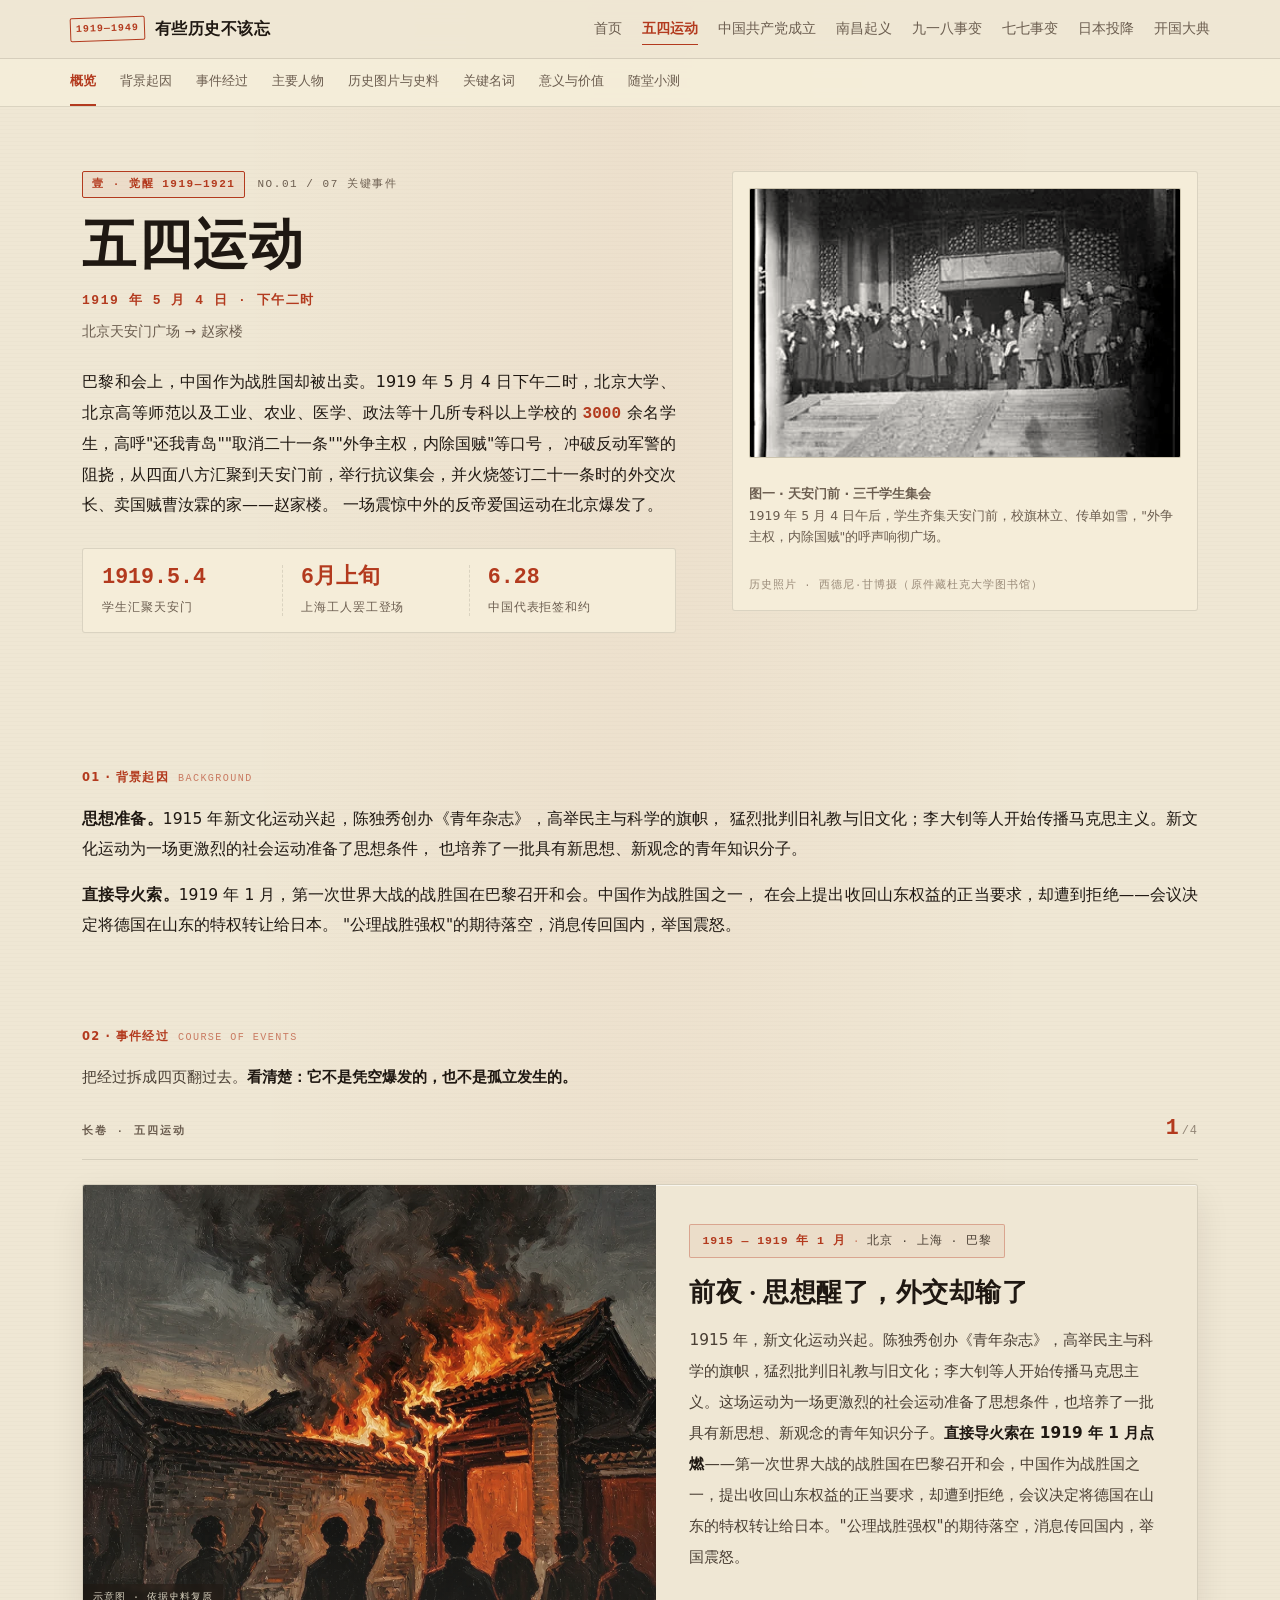
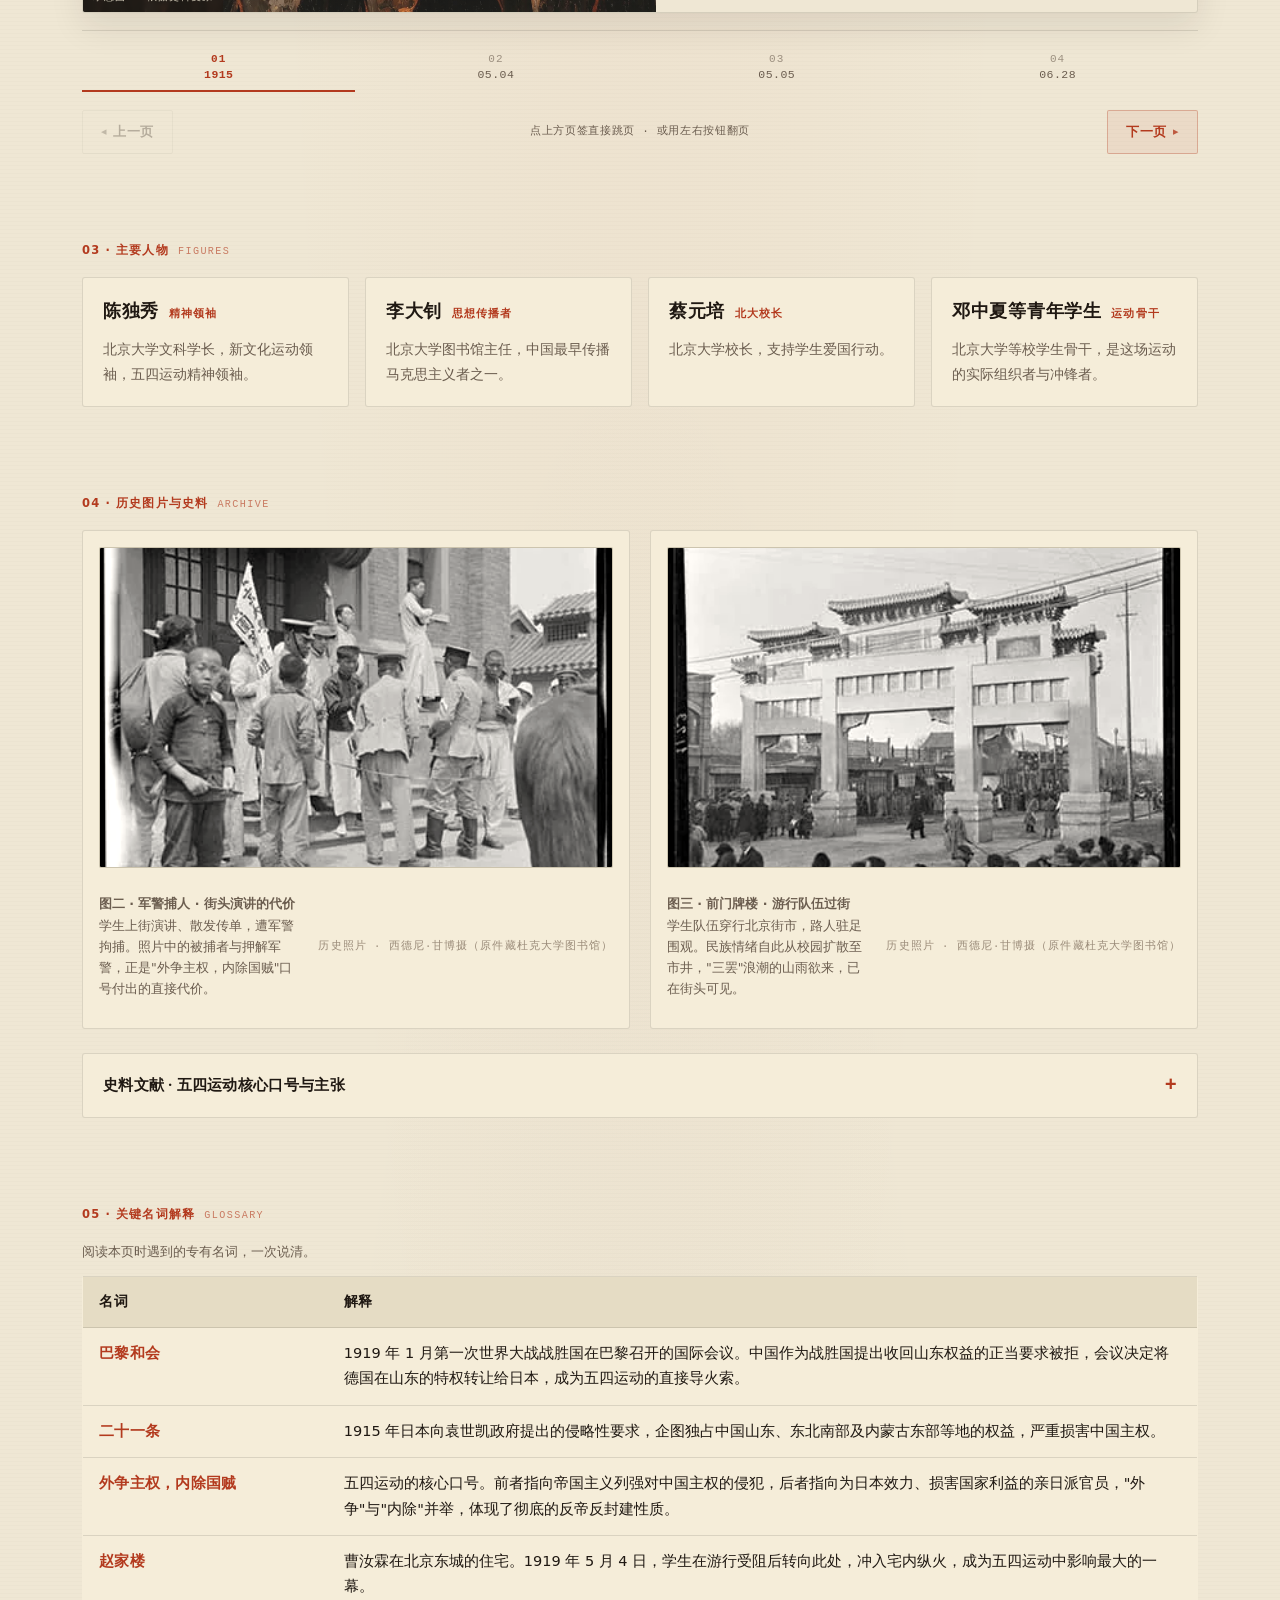
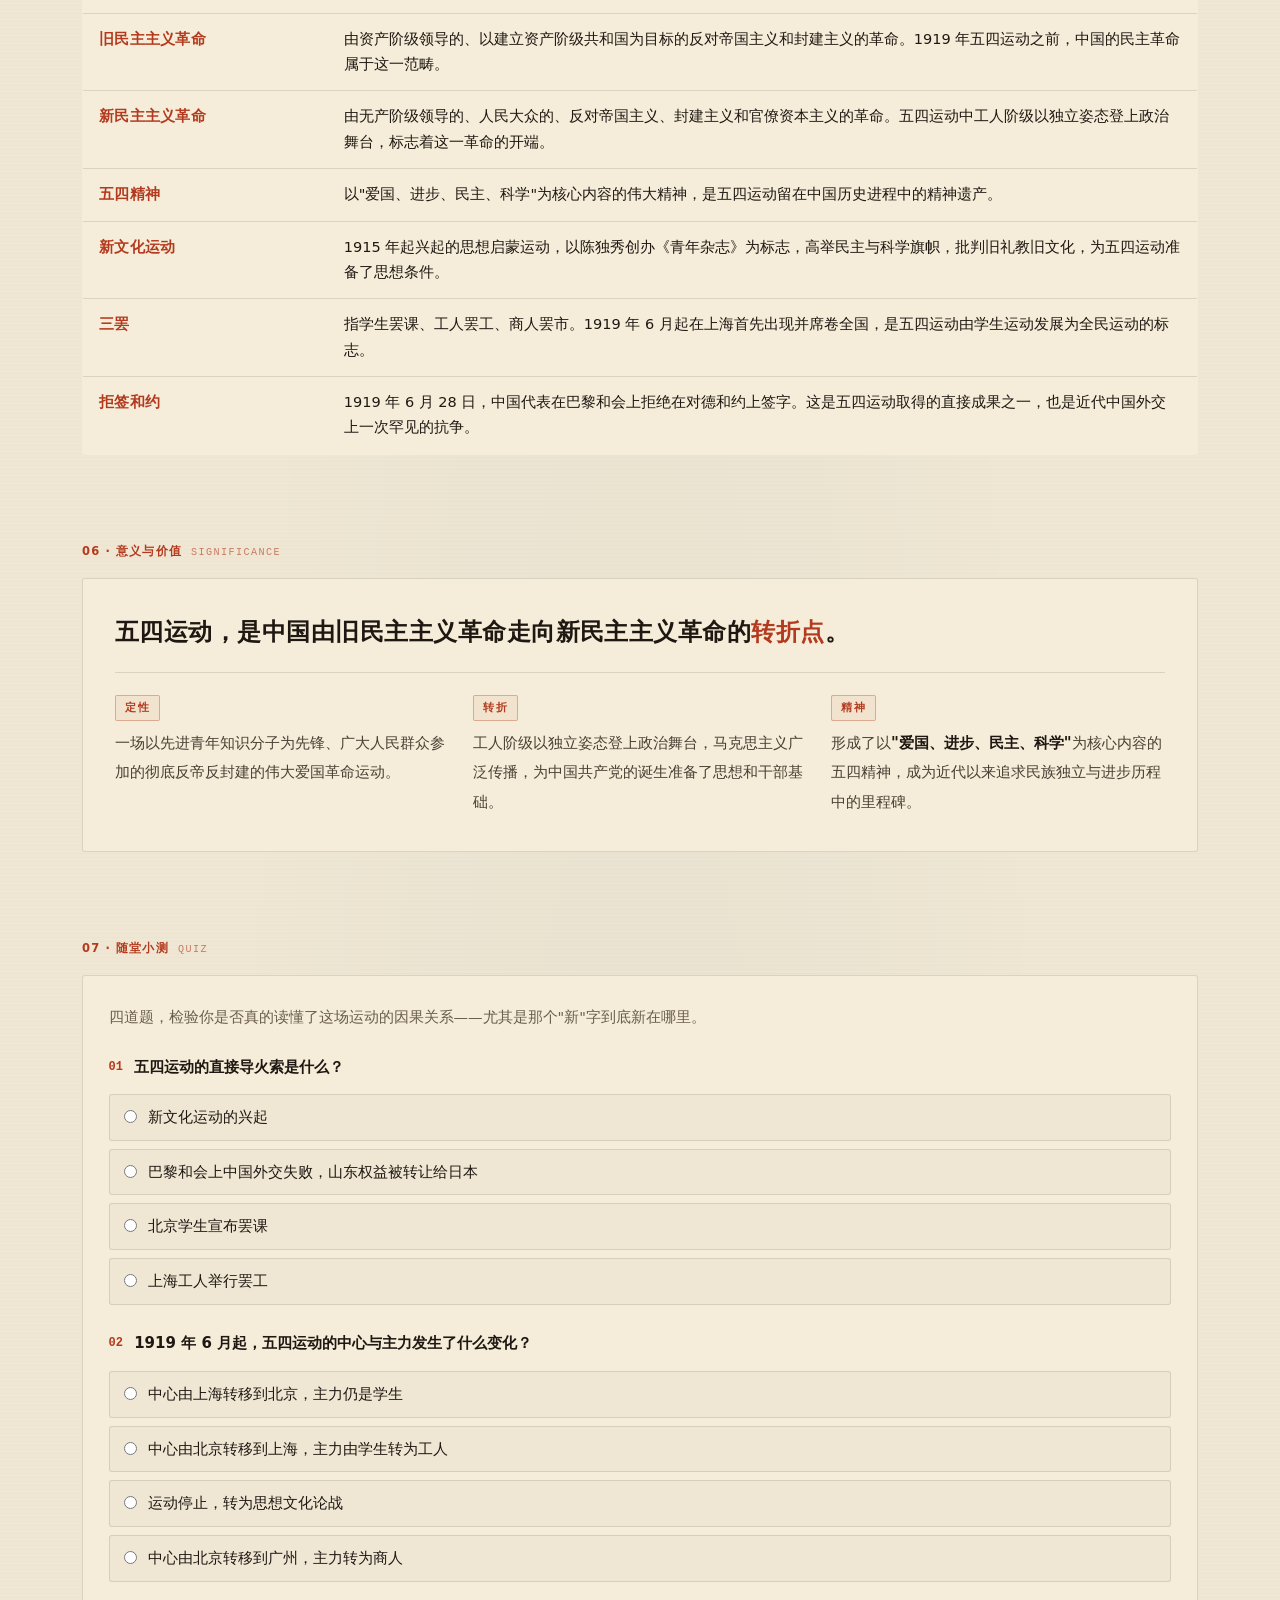
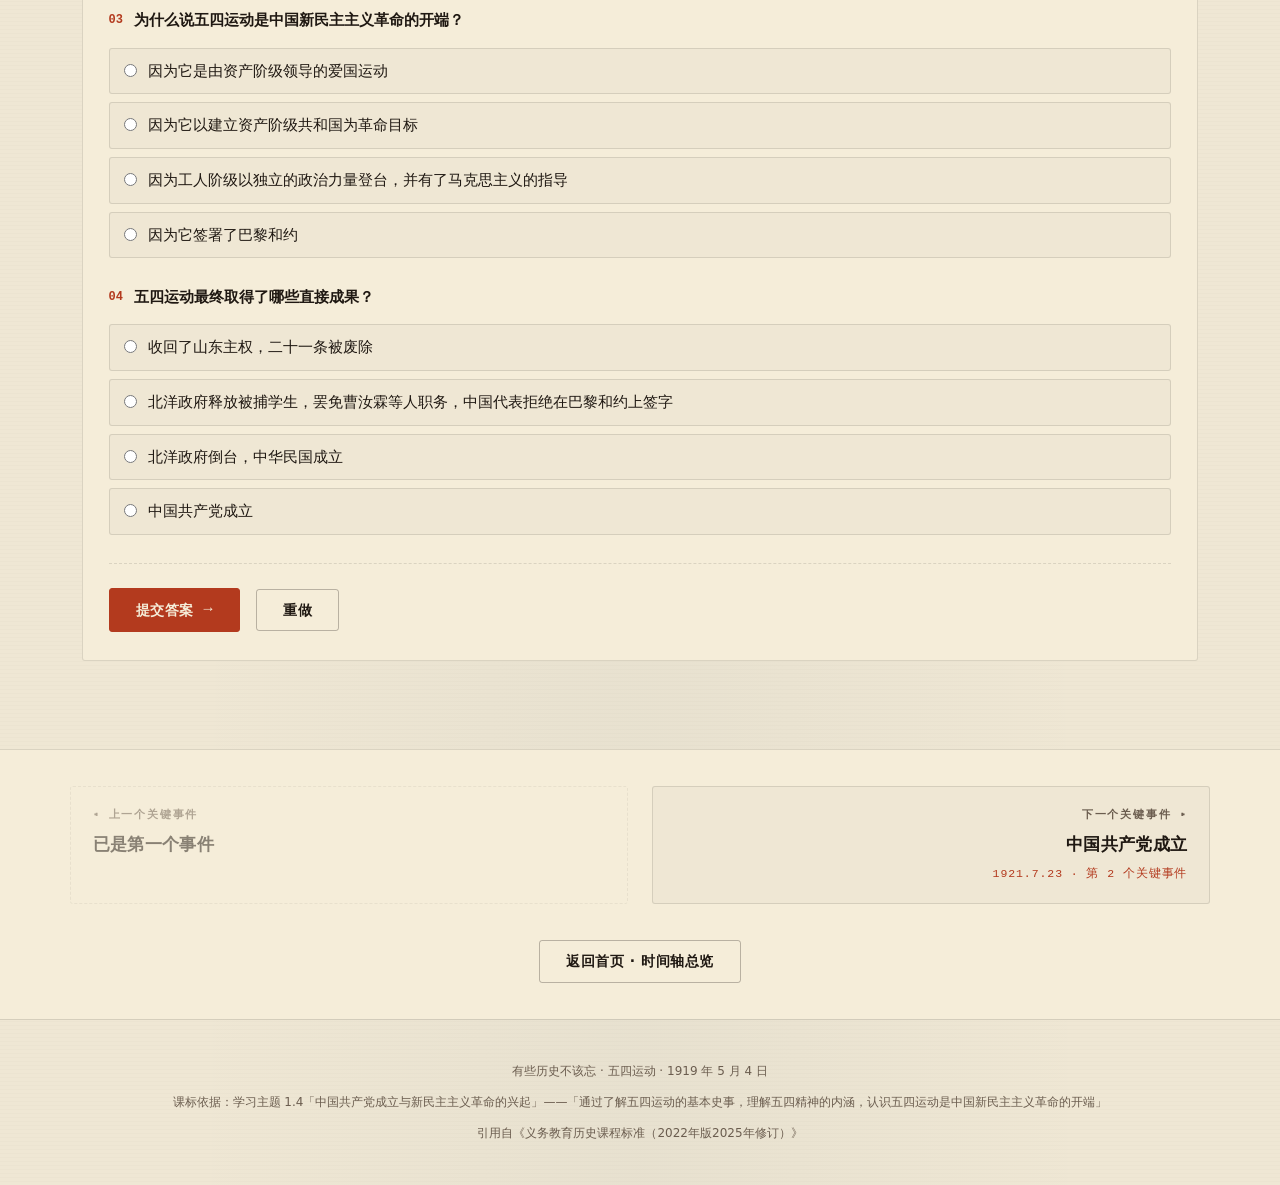
==== events/01-wusi.html @ 7dcd06de "图版换真实历史照片 + 开国大典首屏改版 ① 01—06 页「历史图片与史料」及 hero 图一换真实历史照片    - 新增 18 张 q*.webp，hero 图一 + 图二/图三 全部接入   " ====
<!DOCTYPE html>
<html lang="zh-CN">
<head>
<meta charset="UTF-8" />
<meta name="viewport" content="width=device-width, initial-scale=1" />
<title>五四运动 · 1919年5月4日 ｜ 有些历史不该忘</title>
<meta name="description" content="五四运动完整史实：时间地点、背景起因、事件经过、主要人物、史料、历史意义与关键名词解释。" />
<meta name="theme-color" content="#EFE7D4" />

<link rel="icon" href="data:image/svg+xml,%3Csvg xmlns='http://www.w3.org/2000/svg' viewBox='0 0 64 64'%3E%3Crect width='64' height='64' fill='%23EFE7D4'/%3E%3Crect x='6' y='6' width='52' height='52' fill='none' stroke='%23B33A1E' stroke-width='4'/%3E%3Ctext x='32' y='45' font-family='Songti SC,SimSun,serif' font-size='40' font-weight='700' fill='%23B33A1E' text-anchor='middle'%3E%E5%8F%B2%3C/text%3E%3C/svg%3E" />
<link rel="stylesheet" href="../assets/css/base.css" />
<link rel="stylesheet" href="../assets/css/design.css" />
<link rel="stylesheet" href="../assets/css/flipbook.css" />
<link rel="stylesheet" href="../assets/css/mobile.css" />
</head>
<body data-event="wusi">

<header id="site-nav"></header>

<!-- 页内章节锚点 -->
<nav class="page-sections" aria-label="本页章节">
  <div class="page-sections__inner">
    <a href="#sec-overview">概览</a>
    <a href="#sec-origin">背景起因</a>
    <a href="#sec-course">事件经过</a>
    <a href="#sec-people">主要人物</a>
    <a href="#sec-plates">历史图片与史料</a>
    <a href="#sec-glossary">关键名词</a>
    <a href="#sec-meaning">意义与价值</a>
    <a href="#sec-quiz">随堂小测</a>
  </div>
</nav>

<main id="main-content">

  <!-- ======================================================================
       事件头
       ==================================================================== -->
  <header class="event-hero" id="sec-overview">
    <div class="event-hero__grid">
      <div>
        <div class="event-hero__stage">
          <span class="stage-chip stage-chip--wake">壹 · 觉醒 1919—1921</span>
          <span class="event-hero__order">NO.01 / 07 关键事件</span>
        </div>

        <h1 class="event-hero__title">五四运动</h1>
        <div class="event-hero__dateline">1919 年 5 月 4 日 · 下午二时</div>
        <div class="event-hero__place">北京天安门广场 → 赵家楼</div>

        <p class="event-hero__lead">
          巴黎和会上，中国作为战胜国却被出卖。1919 年 5 月 4 日下午二时，北京大学、北京高等师范以及工业、农业、医学、政法等十几所专科以上学校的
          <span class="accent-num">3000</span> 余名学生，高呼"还我青岛""取消二十一条""外争主权，内除国贼"等口号，
          冲破反动军警的阻挠，从四面八方汇聚到天安门前，举行抗议集会，并火烧签订二十一条时的外交次长、卖国贼曹汝霖的家——赵家楼。
          一场震惊中外的反帝爱国运动在北京爆发了。
        </p>

        <div class="kpi-row">
          <div class="kpi-cell">
            <span class="kpi">1919.5.4</span>
            <span class="kpi-label">学生汇聚天安门</span>
          </div>
          <div class="kpi-cell">
            <span class="kpi">6月上旬</span>
            <span class="kpi-label">上海工人罢工登场</span>
          </div>
          <div class="kpi-cell">
            <span class="kpi">6.28</span>
            <span class="kpi-label">中国代表拒签和约</span>
          </div>
        </div>
      </div>

      <div>
        <div class="plate">
          <div class="plate__frame">
            <!-- 史料图一：天安门集会（内联 SVG 版画，离线可用） -->
            <img class="plate__photo" src="../assets/img/q01-wusi-fig1.webp"
                 alt="1919年6月4日，北京学生集会人群（西德尼·甘博实拍）"
                 loading="lazy" decoding="async" />
          </div>
          <div class="plate__meta">
            <p class="plate__caption">
              <strong>图一 · 天安门前 · 三千学生集会</strong><br />
              1919 年 5 月 4 日午后，学生齐集天安门前，校旗林立、传单如雪，"外争主权，内除国贼"的呼声响彻广场。
            </p>
            <span class="plate__source">历史照片 · 西德尼·甘博摄（原件藏杜克大学图书馆）</span>
          </div>
        </div>
      </div>
    </div>
  </header>

  <!-- ======================================================================
       背景起因
       ==================================================================== -->
  <section class="section-shell" id="sec-origin">
    <div class="block">
      <div class="block__head">
        <h2 class="block__label">01 · 背景起因 <em>Background</em></h2>
      </div>
      <div class="block__body">
        <p>
          <strong>思想准备。</strong>1915 年新文化运动兴起，陈独秀创办《青年杂志》，高举民主与科学的旗帜，
          猛烈批判旧礼教与旧文化；李大钊等人开始传播马克思主义。新文化运动为一场更激烈的社会运动准备了思想条件，
          也培养了一批具有新思想、新观念的青年知识分子。
        </p>
        <p>
          <strong>直接导火索。</strong>1919 年 1 月，第一次世界大战的战胜国在巴黎召开和会。中国作为战胜国之一，
          在会上提出收回山东权益的正当要求，却遭到拒绝——会议决定将德国在山东的特权转让给日本。
          "公理战胜强权"的期待落空，消息传回国内，举国震怒。
        </p>
      </div>
    </div>
  </section>

  <!-- ======================================================================
       事件经过（翻书动效：一页一个时间节点）
       ==================================================================== -->
  <section class="section-shell" id="sec-course" style="padding-top:0;">
    <div class="block">
      <div class="block__head">
        <h2 class="block__label">02 · 事件经过 <em>Course of Events</em></h2>
      </div>
      <div class="flipbook" data-flipbook="wusi"></div>
    </div>
  </section>

  <!-- ======================================================================
       主要人物
       ==================================================================== -->
  <section class="section-shell" id="sec-people" style="padding-top:0;">
    <div class="block">
      <div class="block__head">
        <h2 class="block__label">03 · 主要人物 <em>Figures</em></h2>
      </div>

      <div class="person-grid">
        <div class="person-card">
          <div class="person-card__name">陈独秀<span class="person-card__role">精神领袖</span></div>
          <p class="person-card__desc">北京大学文科学长，新文化运动领袖，五四运动精神领袖。</p>
        </div>
        <div class="person-card">
          <div class="person-card__name">李大钊<span class="person-card__role">思想传播者</span></div>
          <p class="person-card__desc">北京大学图书馆主任，中国最早传播马克思主义者之一。</p>
        </div>
        <div class="person-card">
          <div class="person-card__name">蔡元培<span class="person-card__role">北大校长</span></div>
          <p class="person-card__desc">北京大学校长，支持学生爱国行动。</p>
        </div>
        <div class="person-card">
          <div class="person-card__name">邓中夏等青年学生<span class="person-card__role">运动骨干</span></div>
          <p class="person-card__desc">北京大学等校学生骨干，是这场运动的实际组织者与冲锋者。</p>
        </div>
      </div>
    </div>
  </section>

  <!-- ======================================================================
       历史图片与史料
       ==================================================================== -->
  <section class="section-shell" id="sec-plates" style="padding-top:0;">
    <div class="block">
      <div class="block__head">
        <h2 class="block__label">04 · 历史图片与史料 <em>Archive</em></h2>
      </div>

      <div class="plate-grid">
        <!-- 图二：军警拘捕 · 甘博实拍 -->
        <div class="plate">
          <div class="plate__frame">
            <img class="plate__photo" src="../assets/img/q01-wusi-fig2.webp"
                 alt="1919年6月4日，军警逮捕上街演讲的学生（西德尼·甘博实拍）"
                 loading="lazy" decoding="async" />
          </div>
          <div class="plate__meta">
            <p class="plate__caption">
              <strong>图二 · 军警捕人 · 街头演讲的代价</strong><br />
              学生上街演讲、散发传单，遭军警拘捕。照片中的被捕者与押解军警，正是"外争主权，内除国贼"口号付出的直接代价。
            </p>
            <span class="plate__source">历史照片 · 西德尼·甘博摄（原件藏杜克大学图书馆）</span>
          </div>
        </div>

        <!-- 图三：游行过街 · 甘博实拍 -->
        <div class="plate">
          <div class="plate__frame">
            <img class="plate__photo" src="../assets/img/q01-wusi-fig3.webp"
                 alt="1919年6月4日，北京街头学生当众演讲（西德尼·甘博实拍）"
                 loading="lazy" decoding="async" />
          </div>
          <div class="plate__meta">
            <p class="plate__caption">
              <strong>图三 · 前门牌楼 · 游行队伍过街</strong><br />
              学生队伍穿行北京街市，路人驻足围观。民族情绪自此从校园扩散至市井，"三罢"浪潮的山雨欲来，已在街头可见。
            </p>
            <span class="plate__source">历史照片 · 西德尼·甘博摄（原件藏杜克大学图书馆）</span>
          </div>
        </div>
      </div>

      <!-- 史料文献 -->
      <div class="info-card" style="margin-top:1.5rem;">
        <details>
          <summary>史料文献 · 五四运动核心口号与主张</summary>
          <div class="info-body">
            <div class="info-item">
              <div class="info-label">核心口号</div>
              <div class="info-value">外争主权，内除国贼</div>
            </div>
            <div class="info-item">
              <div class="info-label">具体要求</div>
              <div class="info-value">还我青岛 · 取消"二十一条"</div>
            </div>
            <div class="info-item">
              <div class="info-label">斗争对象</div>
              <div class="info-value">帝国主义列强 · 亲日派卖国官员</div>
            </div>
            <div class="info-item">
              <div class="info-label">参与学校</div>
              <div class="info-value">北大、北京高师等十几所专科以上学校</div>
            </div>
            <div class="info-item">
              <div class="info-label">运动中心</div>
              <div class="info-value">北京（5月）→ 上海（6月）</div>
            </div>
            <div class="info-item">
              <div class="info-label">运动主力</div>
              <div class="info-value">学生（5月）→ 工人（6月）</div>
            </div>
          </div>
        </details>
      </div>
    </div>
  </section>

  <!-- ======================================================================
       关键名词解释
       ==================================================================== -->
  <section class="section-shell" id="sec-glossary" style="padding-top:0;">
    <div class="block">
      <div class="block__head">
        <h2 class="block__label">05 · 关键名词解释 <em>Glossary</em></h2>
      </div>

      <table class="glossary-table">
        <caption>阅读本页时遇到的专有名词，一次说清。</caption>
        <thead>
          <tr>
            <th scope="col">名词</th>
            <th scope="col">解释</th>
          </tr>
        </thead>
        <tbody>
          <tr>
            <td class="term">巴黎和会</td>
            <td>1919 年 1 月第一次世界大战战胜国在巴黎召开的国际会议。中国作为战胜国提出收回山东权益的正当要求被拒，会议决定将德国在山东的特权转让给日本，成为五四运动的直接导火索。</td>
          </tr>
          <tr>
            <td class="term">二十一条</td>
            <td>1915 年日本向袁世凯政府提出的侵略性要求，企图独占中国山东、东北南部及内蒙古东部等地的权益，严重损害中国主权。</td>
          </tr>
          <tr>
            <td class="term">外争主权，内除国贼</td>
            <td>五四运动的核心口号。前者指向帝国主义列强对中国主权的侵犯，后者指向为日本效力、损害国家利益的亲日派官员，"外争"与"内除"并举，体现了彻底的反帝反封建性质。</td>
          </tr>
          <tr>
            <td class="term">赵家楼</td>
            <td>曹汝霖在北京东城的住宅。1919 年 5 月 4 日，学生在游行受阻后转向此处，冲入宅内纵火，成为五四运动中影响最大的一幕。</td>
          </tr>
          <tr>
            <td class="term">旧民主主义革命</td>
            <td>由资产阶级领导的、以建立资产阶级共和国为目标的反对帝国主义和封建主义的革命。1919 年五四运动之前，中国的民主革命属于这一范畴。</td>
          </tr>
          <tr>
            <td class="term">新民主主义革命</td>
            <td>由无产阶级领导的、人民大众的、反对帝国主义、封建主义和官僚资本主义的革命。五四运动中工人阶级以独立姿态登上政治舞台，标志着这一革命的开端。</td>
          </tr>
          <tr>
            <td class="term">五四精神</td>
            <td>以"爱国、进步、民主、科学"为核心内容的伟大精神，是五四运动留在中国历史进程中的精神遗产。</td>
          </tr>
          <tr>
            <td class="term">新文化运动</td>
            <td>1915 年起兴起的思想启蒙运动，以陈独秀创办《青年杂志》为标志，高举民主与科学旗帜，批判旧礼教旧文化，为五四运动准备了思想条件。</td>
          </tr>
          <tr>
            <td class="term">三罢</td>
            <td>指学生罢课、工人罢工、商人罢市。1919 年 6 月起在上海首先出现并席卷全国，是五四运动由学生运动发展为全民运动的标志。</td>
          </tr>
          <tr>
            <td class="term">拒签和约</td>
            <td>1919 年 6 月 28 日，中国代表在巴黎和会上拒绝在对德和约上签字。这是五四运动取得的直接成果之一，也是近代中国外交上一次罕见的抗争。</td>
          </tr>
        </tbody>
      </table>
    </div>
  </section>

  <!-- ======================================================================
       意义与价值（精炼版：一句话定性 + 三条要义）
       ==================================================================== -->
  <section class="section-shell" id="sec-meaning" style="padding-top:0;">
    <div class="block">
      <div class="block__head">
        <h2 class="block__label">06 · 意义与价值 <em>Significance</em></h2>
      </div>

      <div class="essence">
        <p class="essence__claim">
          五四运动，是中国由旧民主主义革命走向新民主主义革命的<strong>转折点</strong>。
        </p>

        <div class="essence__points">
          <div class="essence__point">
            <span class="essence__tag">定性</span>
            <p class="essence__text">
              一场以先进青年知识分子为先锋、广大人民群众参加的彻底反帝反封建的伟大爱国革命运动。
            </p>
          </div>
          <div class="essence__point">
            <span class="essence__tag">转折</span>
            <p class="essence__text">
              工人阶级以独立姿态登上政治舞台，马克思主义广泛传播，为中国共产党的诞生准备了思想和干部基础。
            </p>
          </div>
          <div class="essence__point">
            <span class="essence__tag">精神</span>
            <p class="essence__text">
              形成了以<strong>"爱国、进步、民主、科学"</strong>为核心内容的五四精神，成为近代以来追求民族独立与进步历程中的里程碑。
            </p>
          </div>
        </div>
      </div>
    </div>
  </section>

  <!-- ======================================================================
       随堂小测
       ==================================================================== -->
  <section class="section-shell" id="sec-quiz" style="padding-top:0;">
    <div class="block">
      <div class="block__head">
        <h2 class="block__label">07 · 随堂小测 <em>Quiz</em></h2>
      </div>
      <div class="quiz" data-quiz="wusi"></div>
    </div>
  </section>

</main>

<!-- 上一个 / 下一个关键事件 -->
<nav id="event-pager" aria-label="关键事件切换"></nav>

<footer class="site-footer">
  <p style="margin:0;">有些历史不该忘 · 五四运动 · 1919 年 5 月 4 日</p>
  <p style="margin:.5rem 0 0;">
    课标依据：学习主题 1.4「中国共产党成立与新民主主义革命的兴起」——「通过了解五四运动的基本史事，理解五四精神的内涵，认识五四运动是中国新民主主义革命的开端」
  </p>
  <p style="margin:.5rem 0 0;">引用自《义务教育历史课程标准（2022年版2025年修订）》</p>
</footer>

<script src="../assets/js/data.js"></script>
<script src="../assets/js/sound.js"></script>
<script src="../assets/js/site.js"></script>
<script src="../assets/js/flipbook.js"></script>
<script src="../assets/js/interact.js"></script>
<script src="../assets/js/event-data-wusi.js"></script>
</body>
</html>
---- assets/css/base.css ----
/* ============================================================================
   1919—1949 · 有些历史不该忘
   设计系统 · base.css —— 民国报刊视觉语汇
   ---------------------------------------------------------------------------
   设计令牌（单一真相源）：
     · 纸色 / 墨色 / 朱砂 三色体系，取自民国书刊印刷品
     · 三阶段各有一套强调色（觉醒=赭红 / 战斗=靛青 / 建国=朱金）
     · 字体层级：display(宋体系) → sans(黑体) → mono(等宽，用于日期编号)
   规则：所有页面只引用本文件 + theme-*.css 中的变量，不重复定义色值。
   ========================================================================= */

:root {
  /* ---- 纸张与墨色 ---- */
  --paper:        #EFE7D4;
  --paper-soft:   #F5EDD9;
  --paper-deep:   #E5DCC4;
  --ink:          #1F1812;
  --ink-muted:    #6B5D4F;
  --ink-faint:    #9A8B79;
  /* 次级正文色：比 ink-muted 深、比 ink 浅，用于长段落正文 */
  --ink-soft:     #4A3F34;
  --line:         rgba(31, 24, 18, 0.12);
  --line-strong:  rgba(31, 24, 18, 0.28);

  /* ---- 主色（朱砂）与辅助 ---- */
  --primary:      #B33A1E;
  --primary-deep: #8B1A0E;
  --accent:       #2C4A5E;
  --success:      #5C7C4F;
  --warning:      #C77A2A;

  /* ---- 三阶段强调色（各事件页按阶段声明覆盖） ---- */
  --stage-wake:   #B33A1E;   /* 觉醒 1919—1921 */
  --stage-fight:  #2C4A5E;   /* 战斗 1927—1937 */
  --stage-found:  #A81C13;   /* 建国 1945—1949 */

  /* ---- 阴影 ---- */
  --shadow-paper: 0 30px 60px -22px rgba(31, 24, 18, 0.32);
  --shadow-soft:  0 12px 28px -14px rgba(31, 24, 18, 0.28);

  /* ---- 字体 ---- */
  --font-display: "Songti SC", "SimSun", "Noto Serif SC", "Source Han Serif SC", "Georgia", serif;
  --font-sans:    "PingFang SC", "Microsoft YaHei", "Hiragino Sans GB", "Noto Sans SC", system-ui, sans-serif;
  --font-mono:    "JetBrains Mono", "Consolas", "SFMono-Regular", "Courier New", monospace;

  /* ---- 版心 ---- */
  --shell-max: 1180px;
  --shell-pad: 1.25rem;
}

* { box-sizing: border-box; }

html {
  scroll-behavior: smooth;
  -webkit-text-size-adjust: 100%;
}

body {
  margin: 0;
  padding: 0;
  background-color: var(--paper);
  /* 纸纹：极淡的横向纤维 + 上下两处晕染，模拟旧纸 */
  background-image:
    radial-gradient(ellipse at 50% 0%, rgba(179, 58, 30, 0.045) 0%, transparent 45%),
    radial-gradient(ellipse at 50% 100%, rgba(44, 74, 94, 0.04) 0%, transparent 50%),
    repeating-linear-gradient(0deg, transparent, transparent 3px,
      rgba(31, 24, 18, 0.016) 3px, rgba(31, 24, 18, 0.016) 4px);
  color: var(--ink);
  font-family: var(--font-sans);
  font-size: 16px;
  line-height: 1.75;
  overflow-x: hidden;
}

::selection { background: var(--primary); color: var(--paper-soft); }

a { color: inherit; }

img { max-width: 100%; display: block; }

/* 无障碍：统一焦点样式 */
:focus-visible {
  outline: 2px solid var(--primary);
  outline-offset: 3px;
  border-radius: 2px;
}

[hidden] { display: none !important; }

/* ============================================================================
   1. 版心与栅格
   ========================================================================= */

.shell {
  max-width: var(--shell-max);
  margin: 0 auto;
  padding: 0 var(--shell-pad);
  box-sizing: border-box;
}

.section-shell {
  padding: 4rem var(--shell-pad);
  max-width: var(--shell-max);
  margin: 0 auto;
  box-sizing: border-box;
}
@media (min-width: 768px) { .section-shell { padding: 5.5rem 2rem; } }

/* ============================================================================
   2. 标题体系
   ========================================================================= */

.section-header { margin-bottom: 2.5rem; }

.section-tag {
  font-family: var(--font-mono);
  font-size: 12px;
  font-weight: 600;
  letter-spacing: 0.18em;
  color: var(--primary);
  text-transform: uppercase;
  margin-bottom: 0.85rem;
  display: inline-block;
}

.section-title {
  font-family: var(--font-display);
  font-size: clamp(1.7rem, 4vw, 2.6rem);
  font-weight: 700;
  line-height: 1.2;
  letter-spacing: 0.01em;
  color: var(--ink);
  margin: 0;
}

.section-subtitle {
  color: var(--ink-muted);
  margin: 0.85rem 0 0;
  line-height: 1.8;
  font-size: 15px;
}

/* 卷首式大字标题（民国报刊刊名感） */
.archive-title {
  font-family: var(--font-display);
  font-weight: 700;
  line-height: 1.08;
  letter-spacing: 0.04em;
  font-size: clamp(2rem, 5.2vw, 3.6rem);
  margin: 0;
}

.archive-meta {
  font-family: var(--font-mono);
  font-size: 12px;
  letter-spacing: 0.18em;
  color: var(--ink-muted);
  text-transform: uppercase;
}

/* 朱砂细线：语义为"分隔/章首"，不做纯装饰竖条 */
.rule-red { width: 64px; height: 2px; background: var(--primary); margin: 1.5rem 0; }

/* ============================================================================
   3. 组件外壳
   ========================================================================= */

.panel {
  background: var(--paper-soft);
  border: 1px solid var(--line);
  border-radius: 3px;
  padding: 1.5rem;
}

.card {
  background: var(--paper-soft);
  border: 1px solid var(--line);
  border-radius: 3px;
  padding: 1.25rem;
  min-width: 0;
  transition: border-color 0.2s;
}
.card:hover { border-color: rgba(179, 58, 30, 0.4); }

/* ---- 朱砂印章 ---- */
.seal {
  display: inline-block;
  border: 1.5px solid var(--primary);
  color: var(--primary);
  padding: 4px 10px;
  font-family: var(--font-display);
  font-weight: 700;
  letter-spacing: 0.2em;
  font-size: 11px;
  background: rgba(179, 58, 30, 0.05);
  border-radius: 2px;
  transform: rotate(-2deg);
}

/* ---- 数字/日期强调 ---- */
.accent-num {
  font-family: var(--font-mono);
  color: var(--primary);
  font-weight: 700;
}

/* ---- 术语悬浮解释（关键名词） ---- */
abbr.term-gloss {
  text-decoration: none;
  border-bottom: 1px dotted var(--ink-muted);
  cursor: help;
  color: inherit;
}
abbr.term-gloss:hover {
  border-bottom-color: var(--primary);
  color: var(--primary);
}

/* ============================================================================
   4. 按钮
   ========================================================================= */

.btn-primary,
.btn-ghost {
  display: inline-flex;
  align-items: center;
  justify-content: center;
  gap: 0.6rem;
  font-family: var(--font-sans);
  font-size: 14px;
  font-weight: 600;
  letter-spacing: 0.04em;
  padding: 12px 26px;
  border-radius: 3px;
  cursor: pointer;
  text-decoration: none;
  transition: background-color .2s, border-color .2s, color .2s, transform .2s;
  text-align: center;
  line-height: 1.2;
}

.btn-primary {
  background: var(--primary);
  color: var(--paper-soft);
  border: 1px solid var(--primary);
}
.btn-primary:hover { background: var(--primary-deep); border-color: var(--primary-deep); }

.btn-ghost {
  background: transparent;
  color: var(--ink);
  border: 1px solid var(--line-strong);
}
.btn-ghost:hover { border-color: var(--primary); color: var(--primary); }

.btn-primary:disabled,
.btn-ghost:disabled {
  opacity: 0.35;
  cursor: not-allowed;
  transform: none !important;
}

.btn-arrow { font-family: var(--font-mono); font-size: 15px; }

/* ============================================================================
   5. 关键信息卡（可展开）
   ========================================================================= */

.info-card {
  background: var(--paper-soft);
  border: 1px solid var(--line);
  border-radius: 3px;
  margin-top: 1.25rem;
  overflow: hidden;
}
.info-card[open] { border-color: var(--primary); }

.info-card summary {
  padding: 14px 20px;
  cursor: pointer;
  list-style: none;
  display: flex;
  justify-content: space-between;
  align-items: center;
  gap: 1rem;
  font-family: var(--font-display);
  font-weight: 700;
  font-size: 0.95rem;
  letter-spacing: 0.02em;
  user-select: none;
}
.info-card summary::-webkit-details-marker { display: none; }
.info-card summary::after {
  content: '+';
  font-family: var(--font-mono);
  font-size: 20px;
  color: var(--primary);
  transition: transform 0.2s;
  flex: none;
}
.info-card[open] summary::after { transform: rotate(45deg); }

.info-card .info-body {
  padding: 18px 20px 22px;
  display: grid;
  grid-template-columns: repeat(auto-fit, minmax(160px, 1fr));
  gap: 14px;
  border-top: 1px dashed var(--line);
}
.info-item .info-label {
  font-size: 11px;
  color: var(--ink-muted);
  letter-spacing: 0.12em;
  margin-bottom: 5px;
  font-family: var(--font-mono);
}
.info-item .info-value {
  font-size: 14px;
  line-height: 1.6;
  font-weight: 600;
}

/* ============================================================================
   6. 时间线（语义线条：承载「顺序」信息，允许保留）
   ========================================================================= */

.timeline { position: relative; }

.timeline-item {
  position: relative;
  padding-left: 2.25rem;
  padding-bottom: 1.75rem;
}
.timeline-item:last-child { padding-bottom: 0; }

/* 主线：承载顺序语义 */
.timeline-item::before {
  content: '';
  position: absolute;
  left: 6px;
  top: 14px;
  bottom: -4px;
  width: 1px;
  background: var(--line-strong);
}
.timeline-item:last-child::before { display: none; }

/* 节点 */
.timeline-item::after {
  content: '';
  position: absolute;
  left: 0;
  top: 6px;
  width: 13px;
  height: 13px;
  border-radius: 50%;
  background: var(--paper);
  border: 2px solid var(--primary);
}
.timeline-item.is-past::after { background: var(--primary); }
.timeline-item.is-active::after {
  background: var(--primary);
  box-shadow: 0 0 0 4px rgba(179, 58, 30, 0.16);
}

.timeline-date {
  font-family: var(--font-mono);
  font-size: 12px;
  letter-spacing: 0.1em;
  color: var(--primary);
  font-weight: 600;
}
.timeline-title {
  font-family: var(--font-display);
  font-size: 1.02rem;
  font-weight: 700;
  margin: 0.2rem 0 0.35rem;
}
.timeline-desc {
  font-size: 13.5px;
  color: var(--ink-muted);
  line-height: 1.7;
  margin: 0;
}

/* ============================================================================
   7. 折叠面板动画
   ========================================================================= */

.fade-in { animation: fadeIn .45s ease both; }
@keyframes fadeIn {
  from { opacity: 0; transform: translateY(8px); }
  to   { opacity: 1; transform: translateY(0); }
}

@media (prefers-reduced-motion: reduce) {
  *, *::before, *::after {
    animation-duration: 0.01ms !important;
    animation-iteration-count: 1 !important;
    transition-duration: 0.01ms !important;
    scroll-behavior: auto !important;
  }
}

/* ============================================================================
   8. 页脚
   ========================================================================= */

.site-footer {
  border-top: 1px solid var(--line);
  padding: 2.5rem var(--shell-pad);
  text-align: center;
  font-size: 12px;
  color: var(--ink-muted);
  line-height: 1.9;
}
.site-footer a { color: var(--ink-muted); text-decoration: none; }
.site-footer a:hover { color: var(--primary); }

/* ============================================================================
   9. 图片（史料图统一处理）
   ========================================================================= */

.figure-frame {
  position: relative;
  overflow: hidden;
  border-radius: 3px;
  border: 1px solid var(--line);
  background: var(--paper-deep);
}
.figure-frame img {
  width: 100%;
  height: 100%;
  object-fit: cover;
}
.figure-caption {
  font-size: 12px;
  color: var(--ink-muted);
  line-height: 1.7;
  margin-top: 0.6rem;
  padding-left: 0.1rem;
}

/* ============================================================================
   10. 通用工具类
   ========================================================================= */

.mt-0 { margin-top: 0; }
.mb-0 { margin-bottom: 0; }
.text-muted { color: var(--ink-muted); }
.nowrap { white-space: nowrap; }

/* 注：移动端字号预设不在此文件，见 assets/css/mobile.css
   （该文件必须最后加载——base 与 design 里都有 max-width 媒体查询，
     特异性相同时后加载者胜出，故统一由 mobile.css 兜底。） */
---- assets/css/design.css ----
/* ============================================================================
   1919—1949 · 有些历史不该忘
   design.css —— 布局组件：全站导航 / 事件页骨架 / 上下篇切换 / 小测
   ---------------------------------------------------------------------------
   所有事件页共用。首页只引用其中「导航 + 时间轴」部分。
   ========================================================================= */

/* ============================================================================
   A. 全站导航栏
   ========================================================================= */

.site-nav {
  position: sticky;
  top: 0;
  z-index: 50;
  background: color-mix(in srgb, var(--paper) 88%, transparent);
  backdrop-filter: blur(10px);
  -webkit-backdrop-filter: blur(10px);
  border-bottom: 1px solid var(--line);
}

.site-nav__inner {
  max-width: var(--shell-max);
  margin: 0 auto;
  padding: 0 var(--shell-pad);
  height: 58px;
  display: flex;
  align-items: center;
  justify-content: space-between;
  gap: 1rem;
}

.site-nav__brand {
  display: flex;
  align-items: center;
  gap: 0.6rem;
  text-decoration: none;
  font-family: var(--font-display);
  font-weight: 700;
  font-size: 1.02rem;
  letter-spacing: 0.03em;
  white-space: nowrap;
  flex: none;
}
.site-nav__brand .brand-mark {
  font-family: var(--font-mono);
  font-size: 10px;
  letter-spacing: 0.1em;
  color: var(--primary);
  border: 1px solid var(--primary);
  border-radius: 2px;
  padding: 2px 5px;
  transform: rotate(-2deg);
  flex: none;
}

/* 主导航链接条：横向可滚 */
.site-nav__links {
  display: flex;
  align-items: center;
  gap: 1.25rem;
  font-size: 13.5px;
  overflow-x: auto;
  scrollbar-width: none;
  -ms-overflow-style: none;
}
.site-nav__links::-webkit-scrollbar { display: none; }
.site-nav__links a {
  color: var(--ink-muted);
  text-decoration: none;
  white-space: nowrap;
  padding: 4px 0;
  border-bottom: 1px solid transparent;
  transition: color .2s, border-color .2s;
}
.site-nav__links a:hover { color: var(--ink); }
.site-nav__links a.is-current {
  color: var(--primary);
  border-bottom-color: var(--primary);
  font-weight: 600;
}

/* 移动端汉堡按钮 */
.site-nav__toggle {
  display: none;
  background: transparent;
  border: 1px solid var(--line-strong);
  border-radius: 3px;
  width: 38px;
  height: 34px;
  cursor: pointer;
  padding: 0;
  flex: none;
  position: relative;
}
.site-nav__toggle span {
  display: block;
  position: absolute;
  left: 50%;
  transform: translateX(-50%);
  width: 16px;
  height: 1.5px;
  background: var(--ink);
  transition: transform .25s, opacity .25s;
}
.site-nav__toggle span:nth-child(1) { top: 12px; }
.site-nav__toggle span:nth-child(2) { top: 17px; }
.site-nav__toggle span:nth-child(3) { top: 22px; }
.site-nav__toggle[aria-expanded="true"] span:nth-child(1) { transform: translateX(-50%) translateY(5px) rotate(45deg); }
.site-nav__toggle[aria-expanded="true"] span:nth-child(2) { opacity: 0; }
.site-nav__toggle[aria-expanded="true"] span:nth-child(3) { transform: translateX(-50%) translateY(-5px) rotate(-45deg); }

/* 移动端下拉面板 */
.site-nav__drawer {
  display: none;
  border-top: 1px solid var(--line);
  background: var(--paper-soft);
  padding: 0.75rem var(--shell-pad) 1.25rem;
}
.site-nav__drawer.is-open { display: block; }
.site-nav__drawer .drawer-group {
  margin-top: 0.85rem;
}
.site-nav__drawer .drawer-group:first-child { margin-top: 0; }
.site-nav__drawer .drawer-label {
  font-family: var(--font-mono);
  font-size: 11px;
  letter-spacing: 0.16em;
  color: var(--primary);
  margin-bottom: 0.4rem;
}
.site-nav__drawer a {
  display: block;
  padding: 9px 0;
  font-size: 14px;
  color: var(--ink);
  text-decoration: none;
  border-bottom: 1px dashed var(--line);
}
.site-nav__drawer a:last-child { border-bottom: none; }
.site-nav__drawer a.is-current { color: var(--primary); font-weight: 600; }

@media (max-width: 860px) {
  .site-nav__links { display: none; }
  .site-nav__toggle { display: block; }
}

/* ============================================================================
   B. 章节导航（事件页内锚点菜单）
   ========================================================================= */

.page-sections {
  position: sticky;
  top: 58px;
  z-index: 40;
  background: color-mix(in srgb, var(--paper-soft) 94%, transparent);
  backdrop-filter: blur(8px);
  -webkit-backdrop-filter: blur(8px);
  border-bottom: 1px solid var(--line);
}
.page-sections__inner {
  max-width: var(--shell-max);
  margin: 0 auto;
  padding: 0 var(--shell-pad);
  display: flex;
  gap: 1.5rem;
  overflow-x: auto;
  scrollbar-width: none;
  -ms-overflow-style: none;
}
.page-sections__inner::-webkit-scrollbar { display: none; }
.page-sections a {
  flex: none;
  font-size: 13px;
  color: var(--ink-muted);
  text-decoration: none;
  padding: 11px 0;
  border-bottom: 2px solid transparent;
  white-space: nowrap;
  transition: color .2s, border-color .2s;
}
.page-sections a:hover { color: var(--ink); }
.page-sections a.is-current {
  color: var(--primary);
  border-bottom-color: var(--primary);
  font-weight: 600;
}

/* ============================================================================
   C. 事件页头（Hero）
   ========================================================================= */

.event-hero {
  max-width: var(--shell-max);
  margin: 0 auto;
  padding: 3rem var(--shell-pad) 2.5rem;
}
@media (min-width: 768px) {
  .event-hero { padding: 4rem 2rem 3rem; }
}

.event-hero__grid {
  display: grid;
  grid-template-columns: 1fr;
  gap: 2.5rem;
  align-items: start;
}
@media (min-width: 900px) {
  .event-hero__grid { grid-template-columns: 56fr 44fr; gap: 3.5rem; }
}

.event-hero__stage {
  display: flex;
  align-items: center;
  gap: 0.75rem;
  margin-bottom: 1.1rem;
  flex-wrap: wrap;
}
.stage-chip {
  font-family: var(--font-mono);
  font-size: 11px;
  letter-spacing: 0.14em;
  padding: 3px 9px;
  border-radius: 2px;
  border: 1px solid currentColor;
  font-weight: 600;
}
.stage-chip--wake  { color: var(--stage-wake);  background: rgba(179, 58, 30, 0.06); }
.stage-chip--fight { color: var(--stage-fight); background: rgba(44, 74, 94, 0.06); }
.stage-chip--found { color: var(--stage-found); background: rgba(168, 28, 19, 0.06); }

.event-hero__order {
  font-family: var(--font-mono);
  font-size: 11px;
  letter-spacing: 0.14em;
  color: var(--ink-muted);
}

.event-hero__title {
  font-family: var(--font-display);
  font-size: clamp(2rem, 5vw, 3.4rem);
  font-weight: 700;
  line-height: 1.1;
  letter-spacing: 0.03em;
  margin: 0;
}

.event-hero__dateline {
  font-family: var(--font-mono);
  font-size: 13px;
  letter-spacing: 0.12em;
  color: var(--primary);
  font-weight: 600;
  margin-top: 0.9rem;
}

.event-hero__place {
  font-size: 14px;
  color: var(--ink-muted);
  margin-top: 0.4rem;
}

.event-hero__lead {
  font-size: 16px;
  line-height: 1.9;
  margin: 1.5rem 0 0;
  text-align: justify;
  text-justify: inter-ideograph;
}

/* 三个关键数字 */
.kpi-row {
  display: grid;
  grid-template-columns: repeat(3, 1fr);
  gap: 0.25rem;
  padding: 1rem 1.1rem;
  background: var(--paper-soft);
  border: 1px solid var(--line);
  border-radius: 3px;
  margin-top: 1.75rem;
}
.kpi-row .kpi-cell {
  display: flex;
  flex-direction: column;
  gap: 0.45rem;
  padding: 0 0.85rem;
  border-right: 1px dashed var(--line);
  min-width: 0;
}
.kpi-row .kpi-cell:first-child { padding-left: 0.1rem; }
.kpi-row .kpi-cell:last-child { border-right: none; padding-right: 0; }
.kpi-row .kpi {
  font-family: var(--font-mono);
  font-size: clamp(1.05rem, 2.4vw, 1.35rem);
  font-weight: 700;
  color: var(--primary);
  line-height: 1.2;
}
.kpi-row .kpi-label {
  font-size: 11.5px;
  color: var(--ink-muted);
  letter-spacing: 0.08em;
  line-height: 1.5;
}
@media (max-width: 720px) {
  .kpi-row { grid-template-columns: 1fr; gap: 0.85rem; padding: 0.9rem 1rem; }
  .kpi-row .kpi-cell {
    border-right: none;
    border-bottom: 1px dashed var(--line);
    padding: 0 0 0.8rem;
  }
  .kpi-row .kpi-cell:last-child { border-bottom: none; padding-bottom: 0; }
}

/* ============================================================================
   D. 内容区块
   ========================================================================= */

.block { margin-bottom: 2.75rem; }
.block:last-child { margin-bottom: 0; }

.block__head {
  display: flex;
  align-items: baseline;
  gap: 0.85rem;
  margin-bottom: 1.1rem;
  flex-wrap: wrap;
}
/* 区块标题：中文主标题 + 编号，英文小字作辅助。
   这里曾是 <span> 标签 + 一条同样文字的 <h2> 并存，中文完全重复、
   视觉上叠在一起；现在收敛为唯一一行，并由 span 提升为 h2 以保住
   文档大纲与读屏软件的标题语义。因标签从行内元素变成块级标题，
   必须显式清零浏览器默认 margin，否则区块头会凭空多出一段间距。 */
.block__label {
  font-family: var(--font-sans);
  font-size: 11.5px;
  letter-spacing: 0.1em;
  color: var(--primary);
  font-weight: 700;
  flex: none;
  margin: 0;
  line-height: 1.5;
}
/* 中文主标题之后跟一句英文小字，作为辅助而非并列 */
.block__label em {
  font-family: var(--font-mono);
  font-style: normal;
  font-weight: 500;
  font-size: 0.88em;
  letter-spacing: 0.14em;
  opacity: .62;
  text-transform: uppercase;
  margin-left: 0.4em;
}
.block__title {
  font-family: var(--font-display);
  font-size: clamp(1.25rem, 2.6vw, 1.65rem);
  font-weight: 700;
  letter-spacing: 0.02em;
  margin: 0;
}
.block__body {
  font-size: 15.5px;
  line-height: 1.95;
  text-align: justify;
  text-justify: inter-ideograph;
}
.block__body p { margin: 0 0 1rem; }
.block__body p:last-child { margin-bottom: 0; }

/* === 意义 / 价值：两个并列引用块 === */
.duo-grid {
  display: grid;
  grid-template-columns: 1fr;
  gap: 1.25rem;
}
@media (min-width: 900px) {
  .duo-grid { grid-template-columns: 1fr 1fr; }
}

.quote-panel {
  background: var(--paper-soft);
  border: 1px solid var(--line);
  border-radius: 3px;
  padding: 1.5rem 1.6rem;
}
.quote-panel__label {
  font-family: var(--font-display);
  font-size: 1.02rem;
  font-weight: 700;
  color: var(--primary);
  letter-spacing: 0.08em;
  margin-bottom: 0.9rem;
  display: flex;
  align-items: center;
  gap: 0.6rem;
}
.quote-panel__label::after {
  content: '';
  flex: 1;
  height: 1px;
  background: var(--line);
}
.quote-panel__text {
  font-size: 15px;
  line-height: 1.95;
  color: var(--ink);
  text-align: justify;
  text-justify: inter-ideograph;
}

/* === 时间线（发展脉络） === */
.chronicle {
  background: var(--paper-soft);
  border: 1px solid var(--line);
  border-radius: 3px;
  padding: 1.75rem 1.6rem 1.6rem;
}

/* === 关键人物 === */
.person-grid {
  display: grid;
  grid-template-columns: repeat(auto-fit, minmax(250px, 1fr));
  gap: 1rem;
}
.person-card {
  background: var(--paper-soft);
  border: 1px solid var(--line);
  border-radius: 3px;
  padding: 1.15rem 1.25rem;
  transition: border-color .2s;
}
.person-card:hover { border-color: rgba(179, 58, 30, 0.35); }
.person-card__name {
  font-family: var(--font-display);
  font-size: 1.12rem;
  font-weight: 700;
  letter-spacing: 0.04em;
  display: flex;
  align-items: baseline;
  gap: 0.6rem;
  flex-wrap: wrap;
}
.person-card__role {
  font-family: var(--font-mono);
  font-size: 11px;
  letter-spacing: 0.1em;
  color: var(--primary);
  font-weight: 600;
}
.person-card__desc {
  font-size: 14px;
  line-height: 1.8;
  color: var(--ink-muted);
  margin: 0.6rem 0 0;
}

/* === 史料图 === */
.plate {
  background: var(--paper-soft);
  border: 1px solid var(--line);
  border-radius: 3px;
  padding: 1rem;
}
.plate__frame {
  position: relative;
  overflow: hidden;
  border: 1px solid var(--line);
  border-radius: 2px;
  background: var(--paper-deep);
  aspect-ratio: 16 / 10;
}
.plate__frame svg,
.plate__frame img { width: 100%; height: 100%; display: block; }

/* 真实历史照片（2026-09-21 起替代自绘 SVG 版画）
   框是固定 16/10，照片原始比例五花八门（竖构图肖像、超宽全景都有），
   必须 object-fit: cover 才不会被拉变形；证件照/肖像这类"主体居中"的图，
   object-position 取 center 30% 保住人物头部，不让人脸被上边切掉。
   sepia 极轻的一层是为了让现代数码翻拍与周围纸色统一，不是做旧。 */
.plate__photo {
  object-fit: cover;
  object-position: center 30%;
  background: var(--paper-deep);
  filter: sepia(0.08) contrast(1.02);
}
.plate__meta {
  display: flex;
  align-items: center;
  justify-content: space-between;
  gap: 1rem;
  margin-top: 0.8rem;
  flex-wrap: wrap;
}
.plate__caption {
  font-size: 12.5px;
  color: var(--ink-muted);
  line-height: 1.7;
  flex: 1;
  min-width: 200px;
}
.plate__source {
  font-family: var(--font-mono);
  font-size: 10.5px;
  letter-spacing: 0.1em;
  color: var(--ink-faint);
  flex: none;
}
.plate-grid {
  display: grid;
  grid-template-columns: repeat(auto-fit, minmax(300px, 1fr));
  gap: 1.25rem;
}

/* ============================================================================
   E. 轻量互动组件
   ========================================================================= */

/* ---- E1. 时间轴定位器（点选式） ---- */
.locator {
  background: var(--paper-soft);
  border: 1px solid var(--line);
  border-radius: 3px;
  padding: 1.6rem 1.6rem 1.5rem;
}
.locator__prompt {
  font-size: 14.5px;
  line-height: 1.85;
  color: var(--ink-muted);
  margin: 0 0 1.35rem;
}
.locator__prompt strong { color: var(--ink); }

/* 头部：进度计数 + 操作提示 */
.locator__head {
  display: flex;
  align-items: baseline;
  justify-content: space-between;
  gap: 1rem;
  flex-wrap: wrap;
  margin-bottom: 1.15rem;
}
.locator__count {
  font-family: var(--font-mono);
  font-size: 13px;
  color: var(--ink-muted);
  letter-spacing: 0.04em;
}
.locator__count b { font-size: 1.3rem; color: var(--primary); font-weight: 700; }
.locator__count i { font-style: normal; opacity: .7; }
.locator__hint {
  font-size: 12.5px;
  color: var(--ink-muted);
  opacity: .85;
}

/* 轨道：一排可点的站点圆点 */
.locator__rail {
  position: relative;
  display: flex;
  align-items: flex-start;
  justify-content: space-between;
  gap: 0;
  padding: 0 2px;
  margin-bottom: 1.35rem;
  overflow-x: auto;
  overflow-y: hidden;
  scrollbar-width: thin;
  -webkit-overflow-scrolling: touch;
}
.locator__rail-line {
  position: absolute;
  left: 30px; right: 30px;
  top: 9px;
  height: 2px;
  background: var(--line);
  border-radius: 2px;
  z-index: 0;
}
.locator__rail-fill {
  position: absolute;
  left: 30px;
  top: 9px;
  height: 2px;
  max-width: calc(100% - 60px);
  background: var(--primary);
  border-radius: 2px;
  z-index: 1;
  transition: width .38s cubic-bezier(.4, 0, .2, 1);
}

/* 单个站点：圆点 + 标签，整体是 ≥44px 的触控靶 */
.locator__dot {
  position: relative;
  z-index: 2;
  flex: 1 0 auto;
  min-width: 62px;
  display: flex;
  flex-direction: column;
  align-items: center;
  gap: 0.5rem;
  padding: 0 3px 4px;
  background: none;
  border: 0;
  cursor: pointer;
  font: inherit;
  color: var(--ink-muted);
  transition: color .22s;
}
.locator__dot-mark {
  width: 18px; height: 18px;
  border-radius: 50%;
  background: var(--paper-soft);
  border: 2px solid var(--line);
  flex: none;
  transition: transform .22s, background-color .22s, border-color .22s, box-shadow .22s;
}
.locator__dot-label {
  font-family: var(--font-mono);
  font-size: 11px;
  letter-spacing: 0.02em;
  white-space: nowrap;
  opacity: .8;
  transition: opacity .22s, font-weight .22s;
}

/* 已走过 */
.locator__dot.is-seen .locator__dot-mark { border-color: var(--primary); }
.locator__dot.is-seen { color: var(--primary); }

/* 关键帧：实心 + 外圈晕 */
.locator__dot.is-key .locator__dot-mark {
  background: var(--primary);
  border-color: var(--primary);
  box-shadow: 0 0 0 3px rgba(179, 58, 30, 0.16);
}

/* 当前站：放大 + 强高亮 */
.locator__dot.is-active { color: var(--primary-deep); }
.locator__dot.is-active .locator__dot-mark {
  transform: scale(1.32);
  background: var(--primary);
  border-color: var(--paper-soft);
  box-shadow: 0 0 0 4px rgba(179, 58, 30, 0.22), 0 2px 7px rgba(31, 24, 18, .24);
}
.locator__dot.is-active .locator__dot-label { opacity: 1; font-weight: 700; }
.locator__dot:hover .locator__dot-mark { border-color: var(--primary); }
.locator__dot:focus-visible { outline: 2px solid var(--primary); outline-offset: 3px; border-radius: 4px; }

/* 读出台 */
.locator__readout {
  padding-top: 1.05rem;
  border-top: 1px dashed var(--line);
  display: grid;
  grid-template-columns: minmax(96px, auto) 1fr;
  gap: 0.35rem 1.1rem;
  align-items: baseline;
}
.locator__date {
  font-family: var(--font-mono);
  font-size: 1.28rem;
  font-weight: 700;
  color: var(--primary);
  letter-spacing: 0.01em;
  line-height: 1.5;
}
.locator__text {
  font-size: 15px;
  line-height: 1.8;
  color: var(--ink);
}
/* 内容切换时的轻微淡入，提示"已更新" */
.locator__readout.is-swap .locator__date,
.locator__readout.is-swap .locator__text {
  animation: locatorSwap .34s ease both;
}
@keyframes locatorSwap {
  from { opacity: 0; transform: translateY(4px); }
  to   { opacity: 1; transform: none; }
}

/* 上一站 / 下一站：大按钮，方便单手操作 */
.locator__nav {
  display: flex;
  gap: 0.75rem;
  margin-top: 1.35rem;
}
.locator__step {
  flex: 1;
  display: inline-flex;
  align-items: center;
  justify-content: center;
  gap: 0.45rem;
  min-height: 46px;
  padding: 0.7rem 1rem;
  font-family: var(--font-sans);
  font-size: 14px;
  font-weight: 600;
  color: var(--ink);
  background: var(--paper);
  border: 1px solid var(--line);
  border-radius: 3px;
  cursor: pointer;
  transition: border-color .22s, background-color .22s, color .22s;
}
.locator__step:hover:not(:disabled) {
  border-color: var(--primary);
  color: var(--primary);
  background: rgba(179, 58, 30, .05);
}
.locator__step:disabled { opacity: .38; cursor: not-allowed; }
.locator__step--next { background: rgba(179, 58, 30, .07); border-color: rgba(179, 58, 30, .3); color: var(--primary); }
.locator__step--next:hover:not(:disabled) { background: rgba(179, 58, 30, .13); }
.locator__chev { font-size: 12px; opacity: .8; }

@media (max-width: 560px) {
  .locator { padding: 1.3rem 1.15rem 1.25rem; }
  .locator__hint { display: none; }
  .locator__dot { min-width: 56px; }
  .locator__dot-label { font-size: 10.5px; }
  .locator__readout { grid-template-columns: 1fr; gap: 0.2rem; }
  .locator__date { font-size: 1.18rem; }
  .locator__text { font-size: 14.5px; }
}

/* ---- E2. 随堂小测 ---- */
.quiz { background: var(--paper-soft); border: 1px solid var(--line); border-radius: 3px; padding: 1.75rem 1.6rem; }
.quiz__intro {
  font-size: 14.5px;
  line-height: 1.8;
  color: var(--ink-muted);
  margin: 0 0 1.5rem;
}

.quiz__q { margin-bottom: 1.6rem; }
.quiz__q:last-of-type { margin-bottom: 0; }

.quiz__stem {
  font-size: 15px;
  font-weight: 600;
  line-height: 1.8;
  margin: 0 0 0.85rem;
  display: flex;
  gap: 0.7rem;
}
.quiz__idx {
  font-family: var(--font-mono);
  font-size: 12px;
  color: var(--primary);
  font-weight: 700;
  flex: none;
  padding-top: 3px;
}

.quiz__opts { display: flex; flex-direction: column; gap: 0.5rem; }

.quiz__opt {
  display: flex;
  align-items: flex-start;
  gap: 0.7rem;
  padding: 10px 14px;
  border: 1px solid var(--line);
  border-radius: 3px;
  background: var(--paper);
  cursor: pointer;
  font-size: 14.5px;
  line-height: 1.7;
  transition: border-color .2s, background-color .2s;
}
.quiz__opt:hover { border-color: rgba(179, 58, 30, 0.4); }
.quiz__opt input { margin: 5px 0 0; flex: none; accent-color: var(--primary); }
.quiz__opt.is-correct {
  border-color: var(--success);
  background: rgba(92, 124, 79, 0.08);
}
.quiz__opt.is-wrong {
  border-color: var(--primary-deep);
  background: rgba(139, 26, 14, 0.07);
}
.quiz__opt.is-locked { cursor: default; }

.quiz__feedback {
  margin-top: 0.85rem;
  padding: 0.9rem 1.1rem;
  border: 1px solid var(--line);
  border-radius: 3px;
  background: var(--paper);
  font-size: 14px;
  line-height: 1.85;
}
.quiz__feedback .fb-head {
  font-family: var(--font-display);
  font-weight: 700;
  letter-spacing: 0.04em;
  display: block;
  margin-bottom: 0.35rem;
}
.quiz__feedback.is-correct .fb-head { color: var(--success); }
.quiz__feedback.is-wrong .fb-head { color: var(--primary-deep); }

.quiz__actions {
  display: flex;
  align-items: center;
  gap: 1rem;
  flex-wrap: wrap;
  margin-top: 1.75rem;
  padding-top: 1.5rem;
  border-top: 1px dashed var(--line);
}
.quiz__score {
  font-family: var(--font-mono);
  font-size: 14px;
  font-weight: 700;
  color: var(--primary);
  margin-left: auto;
}

/* ---- E3. 名词解释表 ---- */
.glossary-table {
  width: 100%;
  border-collapse: collapse;
  background: var(--paper-soft);
  border: 1px solid var(--line);
  border-radius: 3px;
  overflow: hidden;
  font-size: 14.5px;
}
.glossary-table caption {
  caption-side: top;
  text-align: left;
  font-size: 13px;
  color: var(--ink-muted);
  padding: 0 0 0.8rem;
}
.glossary-table th,
.glossary-table td {
  padding: 13px 16px;
  text-align: left;
  vertical-align: top;
  border-bottom: 1px solid var(--line);
  line-height: 1.75;
}
.glossary-table thead th {
  background: var(--paper-deep);
  font-family: var(--font-display);
  font-weight: 700;
  letter-spacing: 0.04em;
  font-size: 13.5px;
  color: var(--ink);
}
.glossary-table tbody tr:last-child td { border-bottom: none; }
.glossary-table td.term {
  font-family: var(--font-display);
  font-weight: 700;
  color: var(--primary);
  white-space: nowrap;
  width: 22%;
  letter-spacing: 0.02em;
}
@media (max-width: 640px) {
  .glossary-table td.term { white-space: normal; width: 34%; }
  .glossary-table th, .glossary-table td { padding: 11px 12px; font-size: 13.5px; }
}

/* ============================================================================
   F. 上一个 / 下一个 事件切换
   ========================================================================= */

.pager {
  border-top: 1px solid var(--line);
  background: var(--paper-soft);
}
.pager__inner {
  max-width: var(--shell-max);
  margin: 0 auto;
  padding: 2.25rem var(--shell-pad);
  display: grid;
  grid-template-columns: 1fr;
  gap: 1rem;
}
@media (min-width: 760px) {
  .pager__inner { grid-template-columns: 1fr 1fr; gap: 1.5rem; }
}

.pager__item {
  display: flex;
  flex-direction: column;
  gap: 0.45rem;
  padding: 1.2rem 1.35rem;
  border: 1px solid var(--line);
  border-radius: 3px;
  background: var(--paper);
  text-decoration: none;
  transition: border-color .2s, transform .2s;
  min-width: 0;
}
.pager__item:hover { border-color: var(--primary); transform: translateY(-1px); }
.pager__item--next { text-align: right; align-items: flex-end; }

.pager__dir {
  font-family: var(--font-mono);
  font-size: 11px;
  letter-spacing: 0.16em;
  color: var(--ink-muted);
  font-weight: 600;
}
.pager__title {
  font-family: var(--font-display);
  font-size: 1.08rem;
  font-weight: 700;
  letter-spacing: 0.02em;
  color: var(--ink);
  line-height: 1.4;
}
.pager__date {
  font-family: var(--font-mono);
  font-size: 11.5px;
  color: var(--primary);
  letter-spacing: 0.08em;
}

.pager__item--disabled {
  display: flex;
  flex-direction: column;
  gap: 0.45rem;
  padding: 1.2rem 1.35rem;
  border: 1px dashed var(--line);
  border-radius: 3px;
  opacity: 0.5;
  min-width: 0;
}
.pager__item--disabled.pager__item--next { text-align: right; align-items: flex-end; }

/* 返回首页条 */
.pager__home {
  grid-column: 1 / -1;
  display: flex;
  justify-content: center;
  padding-top: 0.75rem;
}

/* === 历史照片图（真实史料） ===
   与自绘 SVG 的「示意图」区分开：示意图带纸底与描边，模拟印刷品；
   真实历史照片用细边框 + 纸色内衬，像贴在册页上的老照片，
   并明确标注拍摄时间与来源，避免与示意图混淆。 */
.hist-fig {
  margin: 0 0 1.1rem;
  padding: 7px;
  background: #FBF6E9;
  border: 1px solid var(--line);
  border-radius: 2px;
}
.hist-fig img {
  display: block;
  width: 100%;
  height: auto;
  border: 1px solid rgba(31, 24, 18, 0.16);
  filter: sepia(0.14) contrast(1.03);
}
.hist-fig figcaption {
  margin-top: 0.5rem;
  font-family: var(--font-sans);
  font-size: 12px;
  line-height: 1.7;
  color: var(--ink-soft);
  letter-spacing: 0.01em;
  text-align: justify;
  text-justify: inter-ideograph;
}
/* 通栏大图：用于天安门城楼这类需要足够宽幅才看得清的历史照片 */
.hist-fig--wide {
  margin: 2.25rem 0 0;
}
.hist-fig--wide img {
  max-height: 62vh;
  object-fit: cover;
  object-position: center 42%;
}
---- assets/css/flipbook.css ----
/* ============================================================================
   1919—1949 · 有些历史不该忘
   flipbook.css —— 「事件经过」翻书动效
   ---------------------------------------------------------------------------
   结构：
     .flipbook__head    标题 + 页码
     .flipbook__book    书页（左图右文），带 3D 翻页动画
     .flipbook__tabs    页签条（可直接跳页）
     .flipbook__nav     上一页 / 下一页

   桌面：左图右文（模板样板版式）
   移动：上下堆叠，字号与触控靶自适应
   ========================================================================= */

.flipbook {
  margin-top: 0.5rem;
}

/* ---- 头部 ---- */
.flipbook__prompt {
  font-size: 0.95rem;
  line-height: 1.85;
  color: var(--ink-soft);
  margin: 0 0 1.15rem;
}
.flipbook__prompt strong { color: var(--ink); font-weight: 700; }

.flipbook__meta {
  display: flex;
  align-items: baseline;
  justify-content: space-between;
  gap: 1rem;
  flex-wrap: wrap;
  padding-bottom: 0.7rem;
  border-bottom: 1px solid var(--line);
  margin-bottom: 1.5rem;
}
.flipbook__title {
  font-family: var(--font-mono);
  font-size: 11px;
  letter-spacing: 0.18em;
  text-transform: uppercase;
  color: var(--ink-muted);
  font-weight: 600;
}
.flipbook__count {
  font-family: var(--font-mono);
  font-size: 12px;
  color: var(--ink-muted);
  letter-spacing: 0.08em;
}
.flipbook__count b {
  font-size: 1.35rem;
  color: var(--primary);
  font-weight: 700;
  margin-right: 2px;
}
.flipbook__count i { font-style: normal; opacity: .7; }

/* ---- 书本容器：透视舞台 ---- */
.flipbook__stage {
  perspective: 2000px;
}

.flipbook__book {
  position: relative;
  transform-style: preserve-3d;
  transition: transform .28s ease, box-shadow .28s ease, opacity .28s ease;
  will-change: transform, opacity;
}

/* 向后翻：书页向左侧轻微倒伏，像被指尖掀过 */
.flipbook__book.is-flipping-next {
  transform: rotateY(-5.5deg) translateX(-8px);
  box-shadow: -22px 10px 42px rgba(31, 24, 18, 0.14);
}
/* 向前翻：向右侧倒伏 */
.flipbook__book.is-flipping-prev {
  transform: rotateY(5.5deg) translateX(8px);
  box-shadow: 22px 10px 42px rgba(31, 24, 18, 0.14);
}
/* 新页落定：从翻动方向回正 */
.flipbook__book.is-landing-next {
  animation: flipLandNext .3s cubic-bezier(.2, .8, .3, 1) both;
}
.flipbook__book.is-landing-prev {
  animation: flipLandPrev .3s cubic-bezier(.2, .8, .3, 1) both;
}
@keyframes flipLandNext {
  from { transform: rotateY(4deg) translateX(6px); opacity: .55; }
  to   { transform: none; opacity: 1; }
}
@keyframes flipLandPrev {
  from { transform: rotateY(-4deg) translateX(-6px); opacity: .55; }
  to   { transform: none; opacity: 1; }
}

/* ---- 单页：左图右文 ---- */
.flipbook__page {
  display: grid;
  grid-template-columns: minmax(0, 1.06fr) minmax(0, 1fr);
  gap: 0;
  background: var(--paper);
  border: 1px solid var(--line);
  border-radius: 3px;
  overflow: hidden;
  box-shadow:
    0 1px 0 rgba(255, 255, 255, 0.6) inset,
    0 14px 34px rgba(31, 24, 18, 0.09);
  min-height: 340px;
}

/* 图片侧 */
.flipbook__figure {
  position: relative;
  margin: 0;
  background: var(--paper-deep);
  overflow: hidden;
  min-height: 280px;
}

/* ---- 无配图时的降级：整页走文字单栏，不留空列 ---- */
.flipbook__page.is-textonly {
  grid-template-columns: minmax(0, 1fr);
}
.flipbook__page.is-textonly .flipbook__body {
  padding: clamp(1.6rem, 4vw, 3.1rem) clamp(1.5rem, 5vw, 4.4rem);
  gap: 1rem;
}
.flipbook__page.is-textonly .flipbook__pagetitle {
  font-size: clamp(1.42rem, 2.9vw, 1.86rem);
}
.flipbook__img {
  display: block;
  width: 100%;
  height: 100%;
  object-fit: cover;
  /* 老照片式的轻微去饱和与暖调，让插画与纸色融在一起 */
  filter: sepia(0.14) saturate(0.94) contrast(0.98);
}
/* 图片上叠一层纸色薄雾，避免油画过于抢眼 */
.flipbook__figure::after {
  content: '';
  position: absolute;
  inset: 0;
  pointer-events: none;
  background: linear-gradient(180deg,
    rgba(245, 237, 217, 0.06) 0%,
    rgba(245, 237, 217, 0) 40%,
    rgba(245, 237, 217, 0.10) 100%);
}
.flipbook__credit {
  position: absolute;
  left: 0;
  bottom: 0;
  z-index: 2;
  font-family: var(--font-mono);
  font-size: 10px;
  letter-spacing: 0.1em;
  color: rgba(245, 237, 217, 0.86);
  background: rgba(31, 24, 18, 0.52);
  padding: 5px 10px;
  backdrop-filter: blur(2px);
}

/* 文字侧 */
.flipbook__body {
  padding: clamp(1.4rem, 2.6vw, 2.2rem) clamp(1.3rem, 2.6vw, 2.1rem);
  display: flex;
  flex-direction: column;
  justify-content: center;
  gap: 0.85rem;
  min-width: 0;
}

/* 时间地点：像一枚盖在纸上的印章 */
.flipbook__stamp {
  display: flex;
  align-items: center;
  flex-wrap: wrap;
  gap: 0;
  font-family: var(--font-mono);
  font-size: 11.5px;
  letter-spacing: 0.08em;
  color: var(--primary);
  border: 1px solid rgba(179, 58, 30, 0.34);
  background: rgba(179, 58, 30, 0.055);
  border-radius: 2px;
  padding: 6px 12px;
  align-self: flex-start;
  max-width: 100%;
}
.flipbook__date { font-weight: 700; white-space: nowrap; }
.flipbook__place {
  color: var(--ink-soft);
}
.flipbook__place::before {
  content: '·';
  margin: 0 7px;
  color: var(--primary);
  opacity: .6;
}

.flipbook__pagetitle {
  font-family: var(--font-display);
  font-size: clamp(1.28rem, 2.5vw, 1.6rem);
  font-weight: 700;
  line-height: 1.42;
  letter-spacing: 0.02em;
  color: var(--ink);
  margin: 0.2rem 0 0;
}

.flipbook__text {
  font-size: 0.96rem;
  line-height: 2.02;
  color: var(--ink-soft);
  margin: 0;
  text-justify: inter-ideograph;
}
.flipbook__text strong { color: var(--ink); font-weight: 700; }

.flipbook__note {
  font-size: 0.86rem;
  line-height: 1.9;
  color: var(--ink-muted);
  margin: 0;
  padding-left: 0.9rem;
  border-left: 2px solid rgba(179, 58, 30, 0.28);
}

/* ---- 页签条（可直接跳页） ---- */
.flipbook__tabs {
  display: flex;
  gap: 0;
  margin-top: 1.1rem;
  border-top: 1px solid var(--line);
  padding-top: 0.85rem;
  overflow-x: auto;
  scrollbar-width: thin;
}

.flipbook__tab {
  flex: 1 0 auto;
  min-width: 74px;
  display: flex;
  flex-direction: column;
  align-items: center;
  gap: 3px;
  background: transparent;
  border: none;
  border-bottom: 2px solid transparent;
  padding: 8px 10px 9px;
  cursor: pointer;
  font-family: var(--font-mono);
  color: var(--ink-muted);
  transition: color .22s, border-color .22s, background-color .22s;
}
.flipbook__tab-num {
  font-size: 11px;
  letter-spacing: 0.1em;
  opacity: .62;
}
.flipbook__tab-date {
  font-size: 11.5px;
  letter-spacing: 0.04em;
  white-space: nowrap;
}
.flipbook__tab:hover { color: var(--primary); background: rgba(179, 58, 30, 0.045); }
.flipbook__tab.is-seen { color: var(--ink-soft); }
.flipbook__tab.is-active {
  color: var(--primary);
  border-bottom-color: var(--primary);
  font-weight: 700;
}
.flipbook__tab.is-active .flipbook__tab-num { opacity: 1; }
.flipbook__tab:focus-visible {
  outline: 2px solid var(--primary);
  outline-offset: -2px;
}

/* ---- 导航 ---- */
.flipbook__nav {
  display: flex;
  align-items: center;
  gap: 0.85rem;
  margin-top: 1.15rem;
}
.flipbook__hint {
  flex: 1;
  text-align: center;
  font-family: var(--font-mono);
  font-size: 11px;
  letter-spacing: 0.06em;
  color: var(--ink-muted);
  min-width: 0;
}
.flipbook__step {
  display: inline-flex;
  align-items: center;
  gap: 0.4rem;
  min-height: 44px;
  padding: 10px 18px;
  background: transparent;
  border: 1px solid var(--line);
  border-radius: 2px;
  color: var(--ink-soft);
  font-family: var(--font-sans);
  font-size: 13px;
  font-weight: 600;
  letter-spacing: 0.04em;
  cursor: pointer;
  white-space: nowrap;
  transition: border-color .22s, color .22s, background-color .22s, opacity .22s;
}
.flipbook__step:hover:not(:disabled) {
  border-color: var(--primary);
  color: var(--primary);
  background: rgba(179, 58, 30, 0.05);
}
.flipbook__step:disabled { opacity: .34; cursor: not-allowed; }
.flipbook__step--next {
  background: rgba(179, 58, 30, 0.07);
  border-color: rgba(179, 58, 30, 0.3);
  color: var(--primary);
}
.flipbook__step--next:hover:not(:disabled) { background: rgba(179, 58, 30, 0.13); }
.flipbook__chev { font-size: 11px; opacity: .8; }

/* ============================================================================
   移动端：上下堆叠
   ========================================================================= */
@media (max-width: 760px) {
  .flipbook__page {
    grid-template-columns: 1fr;
    min-height: 0;
  }
  .flipbook__figure {
    min-height: 0;
    aspect-ratio: 4 / 3;
  }
  .flipbook__body {
    padding: 1.3rem 1.15rem 1.5rem;
    gap: 0.75rem;
    justify-content: flex-start;
  }
  .flipbook__pagetitle { font-size: 1.2rem; }
  .flipbook__text { font-size: 16px; line-height: 1.95; text-align: left; }
  .flipbook__note { font-size: 15px; }
  .flipbook__stamp { font-size: 11px; padding: 5px 10px; }
  .flipbook__prompt { font-size: 15.5px; }

  /* 页签：横向可滚，拉开间距便于点按 */
  .flipbook__tabs { padding-bottom: 4px; }
  .flipbook__tab { min-width: 68px; padding: 10px 8px; }

  /* 导航：按钮占满宽度，触控友好 */
  .flipbook__nav { flex-wrap: wrap; gap: 0.6rem; }
  .flipbook__hint { order: -1; flex: 1 0 100%; margin-bottom: 0.2rem; }
  .flipbook__step {
    flex: 1;
    justify-content: center;
    min-height: 48px;
    padding: 12px 10px;
    font-size: 14px;
  }
  .flipbook__book.is-flipping-next,
  .flipbook__book.is-flipping-prev { transform: none; box-shadow: none; }
}

@media (max-width: 400px) {
  .flipbook__tab { min-width: 62px; }
  .flipbook__tab-date { font-size: 11px; }
  .flipbook__text { font-size: 15.5px; }
}

@media (prefers-reduced-motion: reduce) {
  .flipbook__book,
  .flipbook__book.is-flipping-next,
  .flipbook__book.is-flipping-prev { transition: none; transform: none; }
  .flipbook__book.is-landing-next,
  .flipbook__book.is-landing-prev { animation: none; }
}

/* ============================================================================
   意义与价值（精炼版）—— .essence
   ---------------------------------------------------------------------------
   替代原来的两个并列长文面板。结构为「一句定性 + 三条要义」，
   不铺陈、不堆砌，读完即走。
   ========================================================================= */

.essence {
  border: 1px solid var(--line);
  border-radius: 3px;
  background: var(--paper-soft);
  padding: clamp(1.4rem, 3vw, 2.1rem) clamp(1.2rem, 3vw, 2rem);
}

/* 一句定性：全块里最大的一句，是这一页要记住的东西 */
.essence__claim {
  font-family: var(--font-display);
  font-size: clamp(1.16rem, 2.4vw, 1.48rem);
  font-weight: 700;
  line-height: 1.72;
  letter-spacing: 0.02em;
  color: var(--ink);
  margin: 0 0 1.35rem;
  padding-bottom: 1.2rem;
  border-bottom: 1px solid var(--line);
}
.essence__claim strong {
  color: var(--primary);
  font-weight: 700;
}

.essence__points {
  display: grid;
  grid-template-columns: repeat(3, minmax(0, 1fr));
  gap: 1.1rem 1.5rem;
}
.essence__point {
  display: flex;
  flex-direction: column;
  gap: 0.5rem;
  min-width: 0;
}
.essence__tag {
  align-self: flex-start;
  font-family: var(--font-mono);
  font-size: 10.5px;
  font-weight: 700;
  letter-spacing: 0.16em;
  color: var(--primary);
  border: 1px solid rgba(179, 58, 30, 0.34);
  background: rgba(179, 58, 30, 0.055);
  border-radius: 2px;
  padding: 3px 9px;
  white-space: nowrap;
}
.essence__text {
  font-size: 0.94rem;
  line-height: 1.95;
  color: var(--ink-soft);
  margin: 0;
}
.essence__text strong { color: var(--ink); font-weight: 700; }

@media (max-width: 760px) {
  .essence__points { grid-template-columns: 1fr; gap: 1.1rem; }
  .essence__claim { font-size: 1.12rem; line-height: 1.78; }
  .essence__text { font-size: 16px; line-height: 1.9; }
}
@media (max-width: 400px) {
  .essence__text { font-size: 15.5px; }
}
---- assets/css/mobile.css ----
/* ============================================================================
   1919—1949 · 有些历史不该忘
   mobile.css —— 移动端字体预设（必须最后加载）
   ---------------------------------------------------------------------------
   为什么单独一个文件：base.css 与 design.css 里各自都有 max-width 媒体查询，
   两者特异性相同，后加载的文件胜出。若把字号预设写在 base.css，会被
   design.css 里那些 11—13.5px 的小字规则覆盖掉。所以这层预设独立成文，
   并在 <head> 里放到所有样式表之后，确保它是移动端排版的最终决策层。

   预设依据（小屏阅读的三条现实约束）：
     1. 手机视距约 25—30cm，比桌面近得多 → 正文字号要放大、行高要更松；
     2. 中文在小字号下笔画会糊，字号下限比西文高 → 正文不小于 15px；
     3. 屏幕窄、每行字数少 → 两端对齐会产生「河流」空隙，改左对齐。

   分档：≤720px（主流手机）/ ≤400px（小屏手机）/ 横屏。
   ========================================================================= */

/* ============================================================================
   壹 · 主流手机（≤720px）
   ========================================================================= */
@media (max-width: 720px) {

  /* ---- 根字号整体抬升：所有 rem 单位随之放大 ---- */
  body {
    font-size: 17px;
    line-height: 1.85;
    /* 窄栏不做两端对齐，避免中文出现大幅字间空隙 */
    text-align: left;
  }

  /* ---- 正文段落 ---- */
  .block__body {
    font-size: 16.5px;
    line-height: 1.95;
    text-align: left;
    text-justify: auto;
  }

  /* ---- 表格 ---- */
  .glossary-table { font-size: 15.5px; }
  .glossary-table th,
  .glossary-table td { padding: 0.85rem 0.75rem; font-size: 15.5px; }
  .glossary-table td.term { white-space: normal; width: 36%; }

  /* ---- 各类说明性文字：与正文同步抬升，避免「正文大、注释小」的割裂 ---- */
  .locator__prompt,
  .locator__text,
  .quiz__intro,
  .quiz__stem,
  .quiz__opt span,
  .quiz__feedback,
  .plate__caption,
  .person-card__desc,
  .timeline-desc,
  .quote-panel__text,
  .flow-text,
  .info-value,
  .fb-head { font-size: 15.5px; line-height: 1.85; }

  /* ---- 标签类小字：小屏不再压缩，守住可读下限 ---- */
  .block__label { font-size: 12px; letter-spacing: 0.06em; }
  .block__label em { font-size: 0.86em; letter-spacing: 0.1em; }

  /* 其余容易掉到 12px 以下的小字，一并兜住 */
  .plate__source,
  .plate__frame-note,
  .stage-chip,
  .event-hero__order,
  .kpi-label,
  .axis__label,
  .axis__hint,
  .card__meta,
  .path-card__step { font-size: 12.5px; }

  /* ---- mono 文本：日期 / 序号 / 编码 ---- */
  .timeline-date,
  .locator__date,
  .grand-flow .flow-date,
  .axis__year { font-size: 1.15rem; }
  .locator__date { font-size: 1.14rem; }

  /* ---- 章节锚点条：小屏更要看得清、点得准 ---- */
  .page-sections a {
    font-size: 13.5px;
    padding: 0.5rem 0.7rem;
  }

  /* ---- 引文块 ---- */
  .quote-panel__text { font-size: 15.5px; }

  /* ---- 时间线标题 ---- */
  .timeline-title { font-size: 1.05rem; }

  /* ---- 人物卡姓名 ---- */
  .person-card__name { font-size: 1rem; }
  .person-card__role { font-size: 12px; }

  /* ---- 小测选项：触控友好的行高 ---- */
  .quiz__opt { padding: 0.7rem 0.85rem; }
  .quiz__idx { font-size: 12.5px; }
}

/* ============================================================================
   贰 · 小屏手机（≤400px）
   ========================================================================= */
@media (max-width: 400px) {
  body { font-size: 16.5px; }

  .block__body { font-size: 16px; line-height: 1.95; }

  .locator__prompt,
  .locator__text,
  .quiz__intro,
  .quiz__stem,
  .quiz__opt span,
  .quiz__feedback,
  .plate__caption,
  .person-card__desc,
  .timeline-desc,
  .quote-panel__text,
  .flow-text,
  .info-value { font-size: 15px; }

  .glossary-table,
  .glossary-table th,
  .glossary-table td { font-size: 15px; }

  .block__label { font-size: 11.5px; letter-spacing: 0.04em; }
  .plate__source,
  .stage-chip,
  .event-hero__order,
  .kpi-label { font-size: 12px; }
}

/* ============================================================================
   叁 · 横屏手机（视距更远，行高略收，避免一屏装不下几行）
   ========================================================================= */
@media (max-width: 900px) and (orientation: landscape) {
  body { font-size: 16.5px; line-height: 1.75; }
  .block__body { font-size: 16px; line-height: 1.85; }
}

/* ============================================================================
   肆 · 历史照片图（移动端）
   ---------------------------------------------------------------------------
   移动端字号必须在所有样式表之后覆盖，否则会被 design.css 的同特异性规则
   吃掉（本项目已踩过这个坑）。这里同步给 .hist-fig figcaption 定小字号。
   ========================================================================= */
@media (max-width: 860px) {
  .hist-fig { padding: 5px; margin-bottom: 0.9rem; }
  .hist-fig figcaption { font-size: 12px; line-height: 1.72; }
  .hist-fig--wide img { max-height: none; }

  /* 阅兵式 / 群众游行 两栏在窄屏强制堆叠成单列。
     原因：.grand-two 原用 repeat(auto-fit, minmax(280px, 1fr))，
     280×2 = 560px，在 640px 屏上仍然并排——每栏只剩 290px，
     配图与正文被挤成窄条、图注换行到三四行，可读性明显下降。
     窄屏一律单列，让每块占满宽度。 */
  .grand-two { grid-template-columns: 1fr; gap: 1.1rem; }

  /* 城楼上两张特写：同一原因，窄屏单列。
     两栏合计最小宽 0.82+1.18 份，在 640px 下横图只剩约 360px、
     竖图缩到 250px，竖图画幅会矮得看不清人物神态。 */
  .grand-duo { grid-template-columns: 1fr; gap: 1.1rem; }

  /* 首屏油画：窄屏收窄到 46vw，给"那句话"留出整行宽度 */
  .grand-voice-fig { width: clamp(180px, 46vw, 260px); }
}
@media (max-width: 640px) {
  .hist-fig figcaption { font-size: 11.5px; }
}
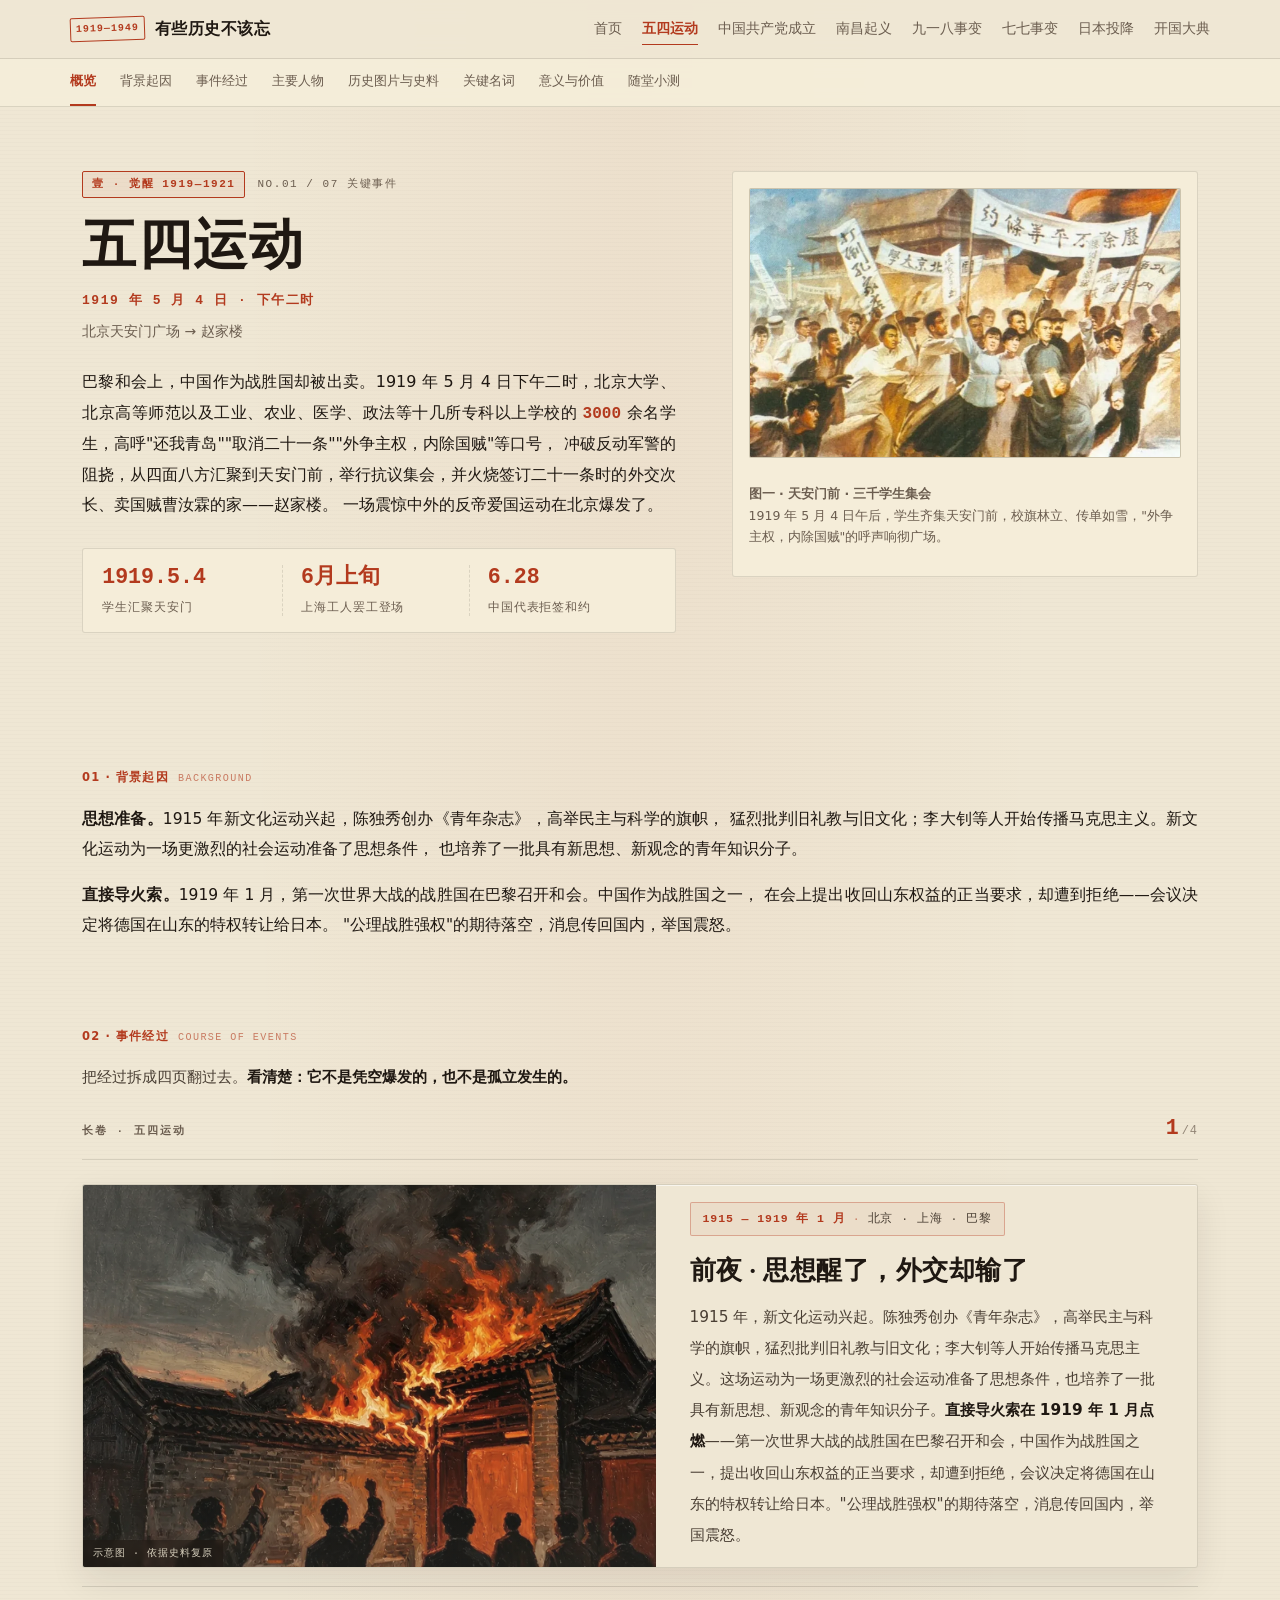
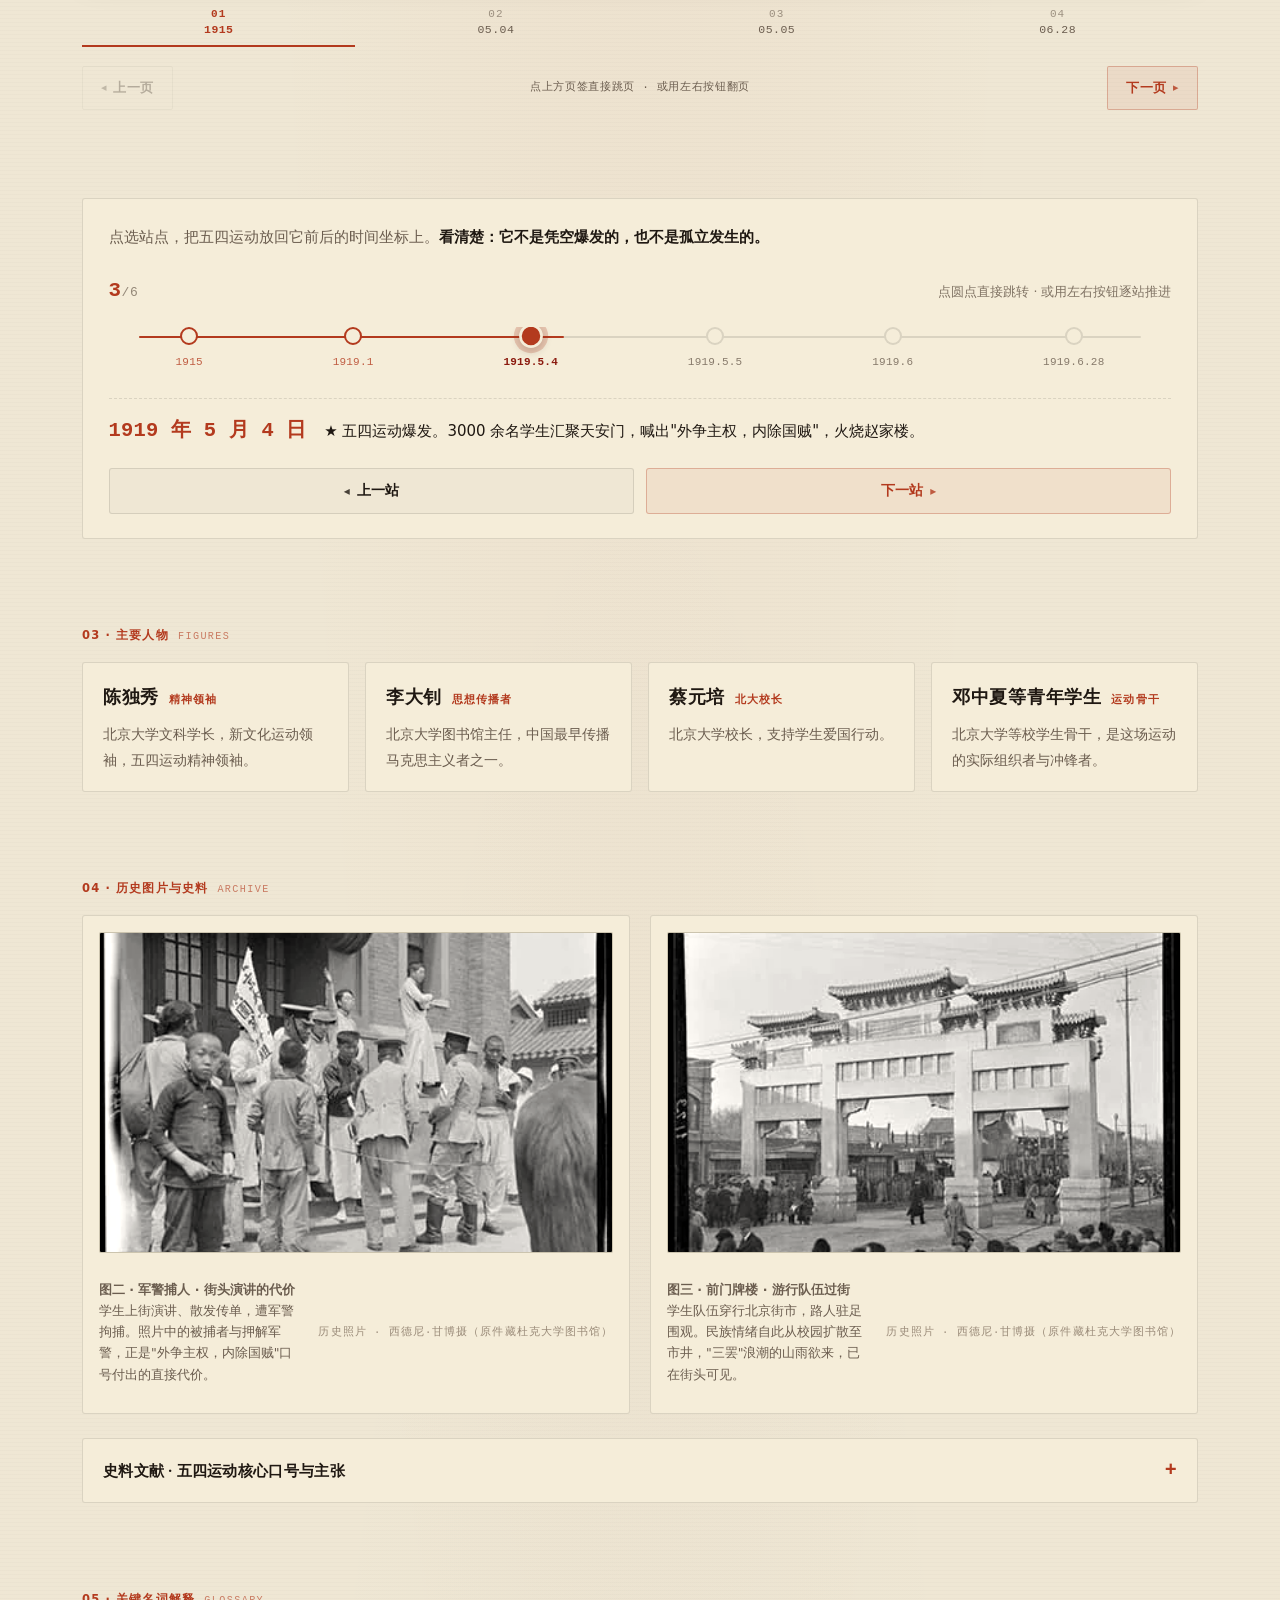
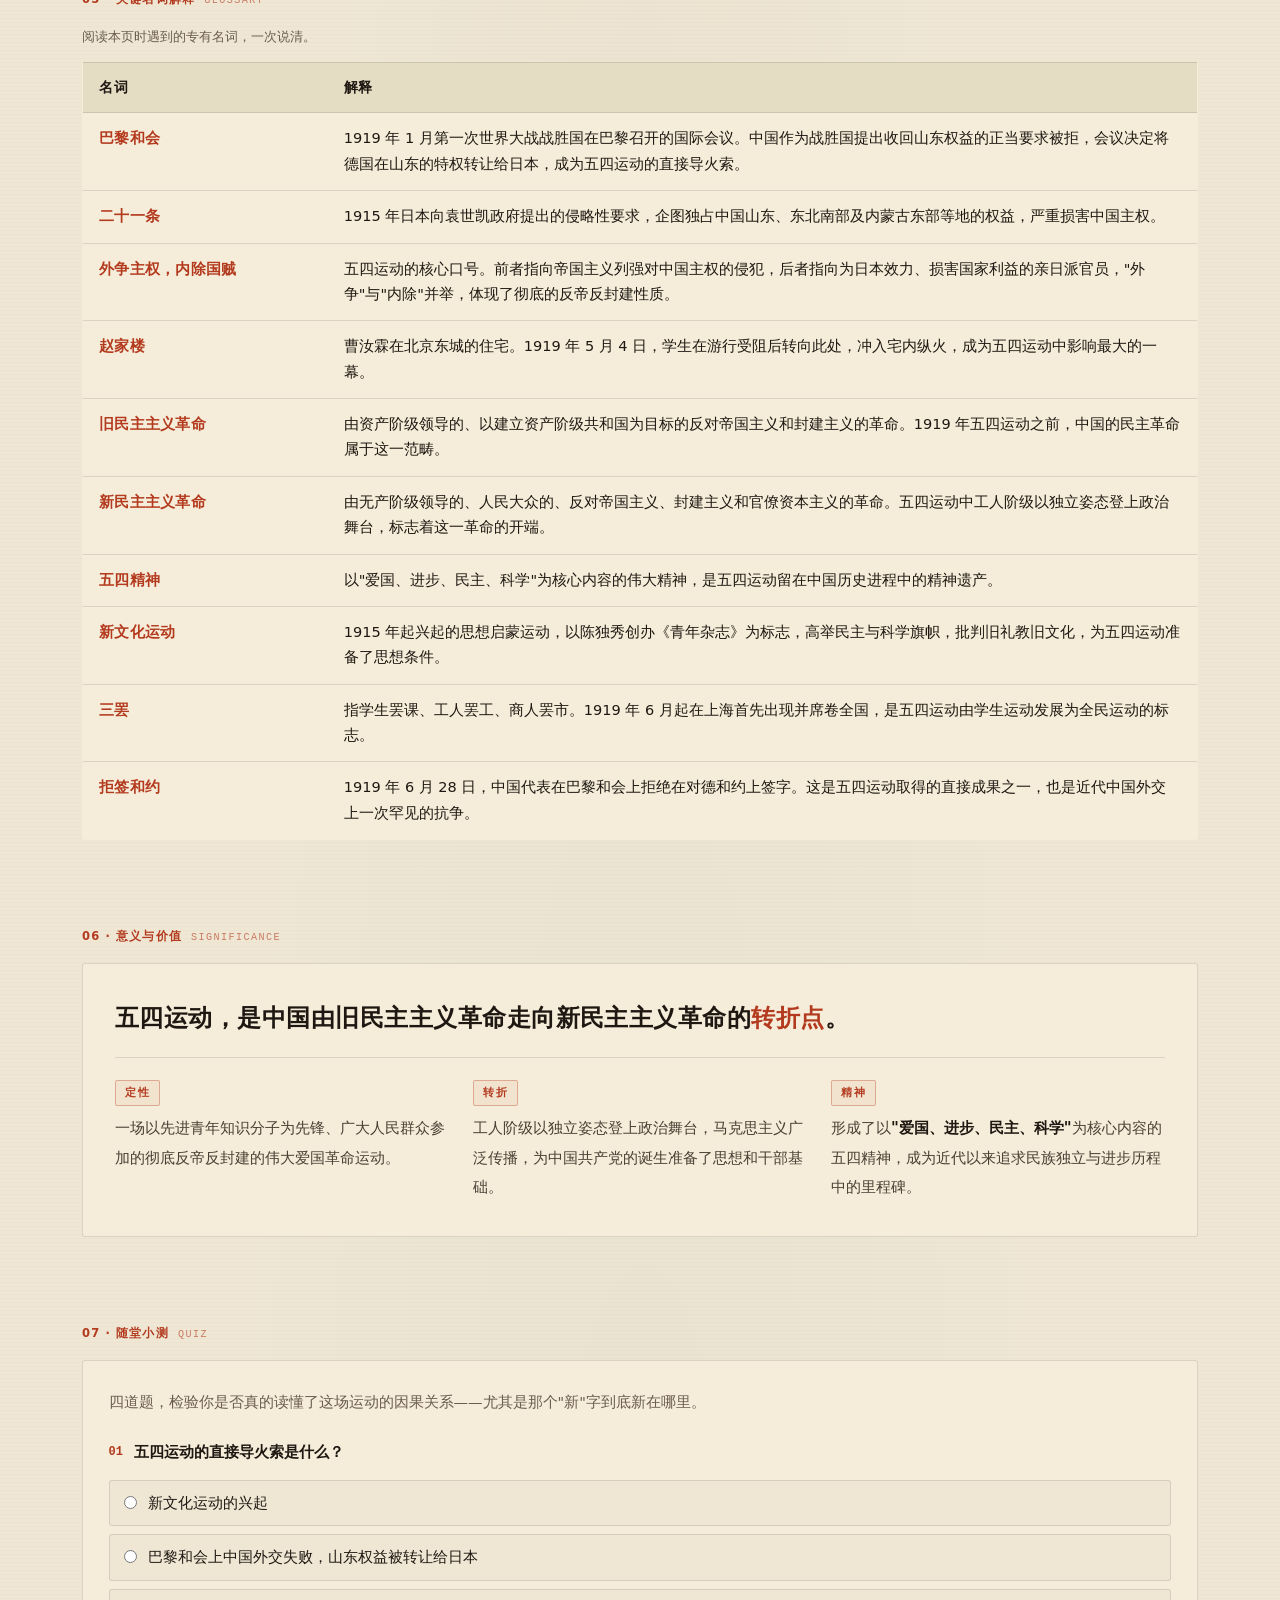
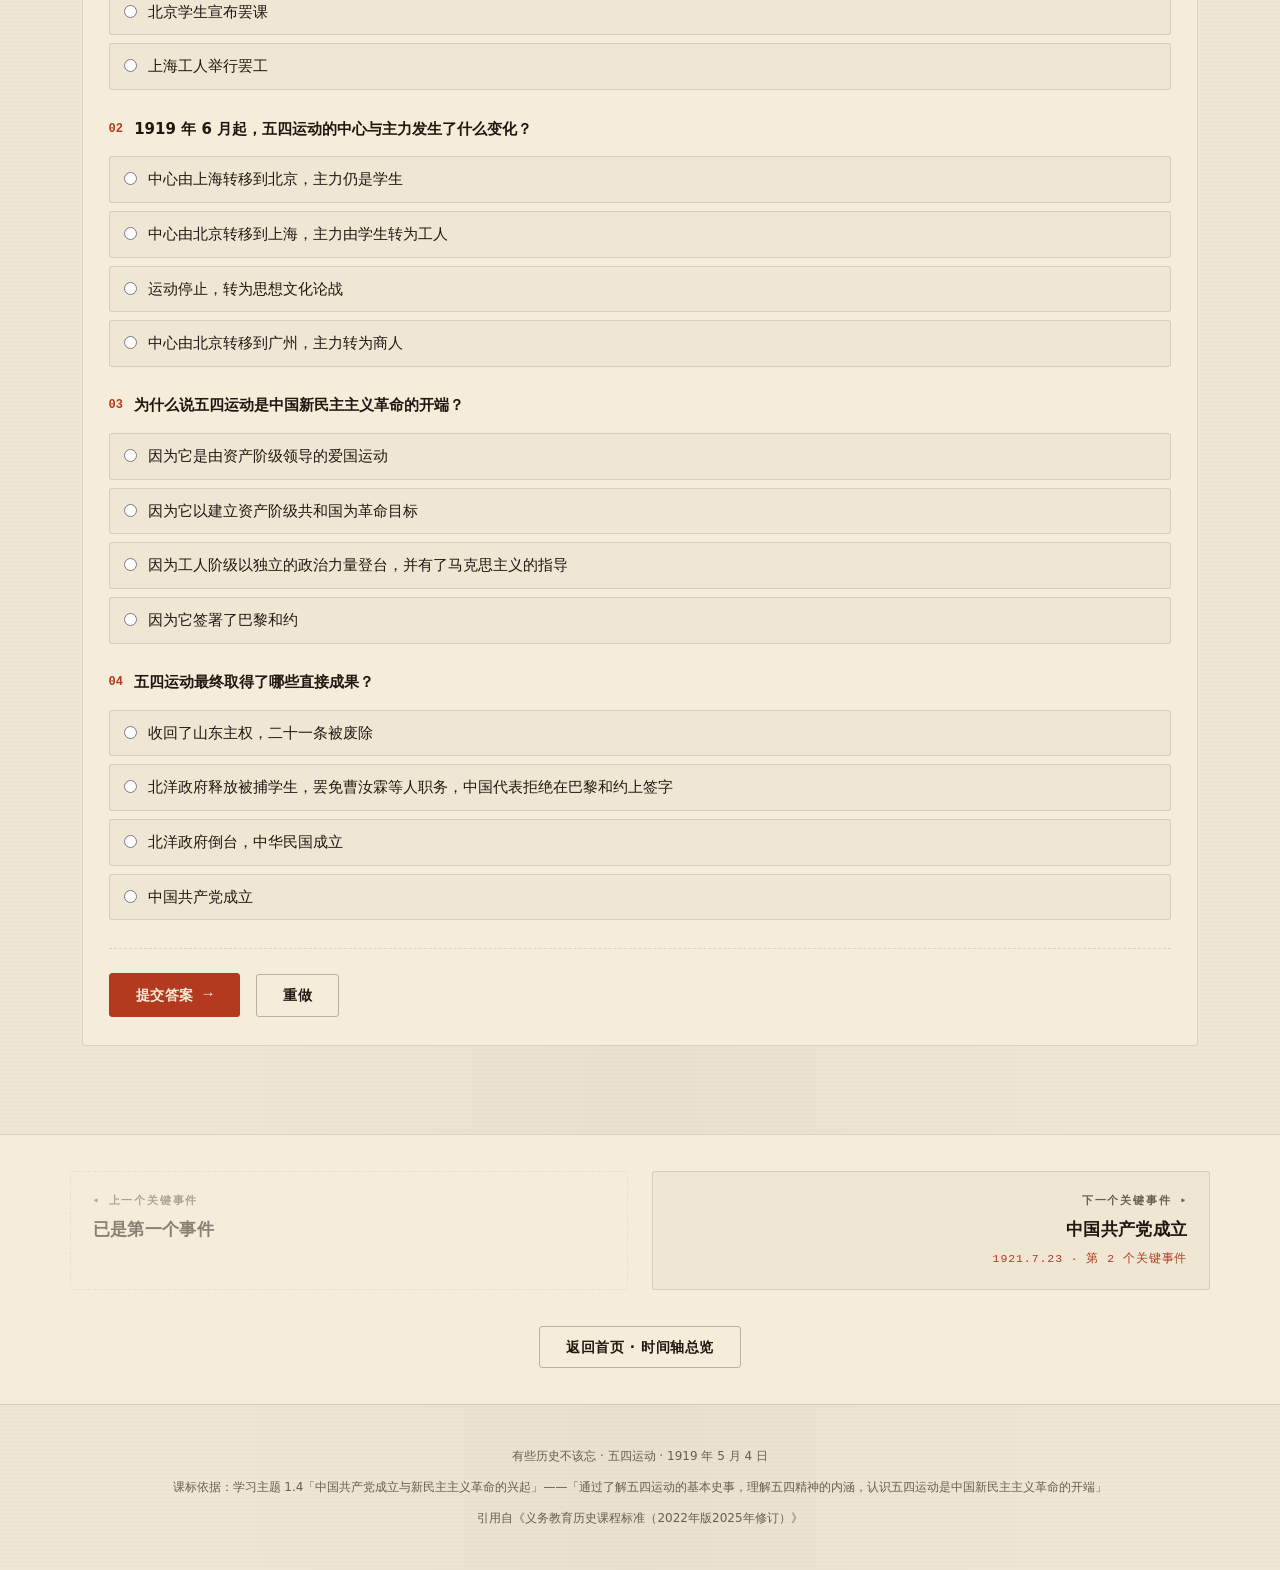
==== commit e21231bf: "第8轮改版：图替换/918与七七补充史料/翻书图高统一/开国大典重排/修复定位器从未渲染 - 五四图一、南昌图一、建党图二换为波哥提供的油画/实景图，去掉图源备注 - 918 事变页：新增 4 史料卡" ====
--- a/events/01-wusi.html
+++ b/events/01-wusi.html
@@ -74,9 +74,9 @@
       <div>
         <div class="plate">
           <div class="plate__frame">
-            <!-- 史料图一：天安门集会（内联 SVG 版画，离线可用） -->
+            <!-- 史料图一：五四运动油画 -->
             <img class="plate__photo" src="../assets/img/q01-wusi-fig1.webp"
-                 alt="1919年6月4日，北京学生集会人群（西德尼·甘博实拍）"
+                 alt="油画《五四运动》：学生队伍高擎「废除此等不平等条约」「内除国贼」等标语横幅，从天安门前奔涌而过"
                  loading="lazy" decoding="async" />
           </div>
           <div class="plate__meta">
@@ -84,7 +84,6 @@
               <strong>图一 · 天安门前 · 三千学生集会</strong><br />
               1919 年 5 月 4 日午后，学生齐集天安门前，校旗林立、传单如雪，"外争主权，内除国贼"的呼声响彻广场。
             </p>
-            <span class="plate__source">历史照片 · 西德尼·甘博摄（原件藏杜克大学图书馆）</span>
           </div>
         </div>
       </div>
@@ -125,6 +124,20 @@
       <div class="flipbook" data-flipbook="wusi"></div>
     </div>
   </section>
+<!-- ======================================================================
+       时间轴定位器（点选站点 · 逐站读事件）
+       ----------------------------------------------------------------------
+       ⚠ 2026-09-21 补：此前 interact.js 的 Locator 渲染器、design.css 的
+       .locator 全套样式、以及 window.LOCATORS 数据都已在位，但页面 HTML 里
+       从来没有 data-locator 挂载点 —— 定位器全站从未渲染过（线上实测计数为 0）。
+       此处补齐。挂载点紧跟「事件经过」，两者同属"逐节点读事件"的阅读路径。
+       ==================================================================== -->
+  <section class="section-shell" id="sec-locator" style="padding-top:0;">
+    <div class="block">
+      <div class="locator" data-locator="wusi"></div>
+    </div>
+  </section>
+
 
   <!-- ======================================================================
        主要人物
--- a/assets/css/flipbook.css
+++ b/assets/css/flipbook.css
@@ -96,7 +96,40 @@
 }
 
 /* ---- 单页：左图右文 ---- */
+/* ============================================================================
+   翻书整页高度锚定（2026-09-21 第二轮修复 · 最终方案）
+   ---------------------------------------------------------------------------
+   对照实验（真机实测，可复现）：
+     状态                               figure 高   行高
+     原始（长文案页）                    419.3      419.328px
+     用 JS 清空 .flipbook__body 的内容    382.1      382.141px   ← 3/2 应有值
+   结论确凿：**是文字列在撑高整行**，figure 被 stretch 拉长，
+   aspect-ratio:3/2 被隐式覆盖，于是书高随文案长短在 382↔423 之间跳。
+
+   为什么前几版没修好：
+     · min-height: 0  —— 只把"最小高度"降为 0，
+        行高为 auto 时，body 的**内容高度**仍参与 auto 行尺寸计算，照样撑高。
+     · grid-auto-rows / grid-template-rows: minmax(0,auto) —— 同理无效，
+        auto 行天生要被内容撑开。
+
+   最终方案：不让两列"协商"高度，改成两层结构解耦 ——
+     ① .flipbook__page 用 grid，但**行高由图片列唯一决定**：
+        给 page 设 aspect-ratio 不可行（宽度是 1.06fr+1fr 的合成）；
+        改为让 figure 承担定高、body 绝对定位铺满右侧列。
+     ② .flipbook__figure 保留 aspect-ratio:3/2 与 width:100%，
+        它以列宽定高，是整页高度的唯一来源。
+     ③ .flipbook__body 脱离文档流（position:absolute），
+        因此它的内容再长也无法参与行高计算；
+        高度用 inset 撑满，内部 overflow-y:auto 自行滚动。
+     ④ page 需要 position:relative 作为定位参照。
+
+   代价与取舍：文字列从"撑高整页"变成"列内滚动"。
+   这是刻意的 —— 波哥要的是"图片比例一致、不要忽高忽低"，
+   版式稳定性优先于"一屏读完全部文案"。长文案学生可列内滚动读完，
+   且实测最长的 01 五四也仅溢出约 37px，滚动量很小。
+   ========================================================================= */
 .flipbook__page {
+  position: relative;
   display: grid;
   grid-template-columns: minmax(0, 1.06fr) minmax(0, 1fr);
   gap: 0;
@@ -107,16 +140,108 @@
   box-shadow:
     0 1px 0 rgba(255, 255, 255, 0.6) inset,
     0 14px 34px rgba(31, 24, 18, 0.09);
+  align-items: stretch;
+}
+
+/* 文字列脱离文档流：内容再长也不参与行高计算 */
+.flipbook__page:not(.is-textonly) .flipbook__body {
+  position: absolute;
+  top: 0;
+  right: 0;
+  bottom: 0;
+  width: calc(100% / 2.06);   /* 对应 grid 的 1fr 列（1.06fr : 1fr） */
+  overflow-y: auto;
+  overscroll-behavior: contain;
+  scrollbar-width: thin;
+}
+.flipbook__body::-webkit-scrollbar { width: 6px; }
+.flipbook__body::-webkit-scrollbar-thumb {
+  background: rgba(31, 24, 18, 0.18);
+  border-radius: 3px;
+}
+/* 纯文字页仍走正常流（单栏，无图片定高） */
+.flipbook__page.is-textonly .flipbook__body {
+  position: static;
+  width: auto;
+  overflow: visible;
+}
+/* min-height 兜底：极短文案时不要塌成一条 */
+.flipbook__page:not(.is-textonly) .flipbook__figure {
   min-height: 340px;
 }
 
-/* 图片侧 */
+/* ============================================================================
+   翻书整页高度锚定（2026-09-21 第二轮修复）
+   ---------------------------------------------------------------------------
+   第一轮修好了「图片本身」的比例（.flipbook__figure 固定 3/2），
+   但实测仍有页面在跳：01 五四 图高极差 37px、06 投降 书高极差 45px。
+
+   真正的成因（逐页实测得出）：
+     翻书用**一个 .flipbook__page 元素原地换内容**（四页共用同一个 page）。
+     实测该元素列宽恒为 573.219px，但高度在 385↔422 之间跳。
+     573px 按 3/2 算 = 382px，正是"短文案页"的高度 ——
+     也就是说 382 才是图片列应有的高度，而长文案页被文字列撑到了 419。
+     结论：**是文字列在撑高整行，图片列跟着被拉高**。min-height:340px 兜不住
+     （382 > 340）；grid-auto-rows:1fr 也无效（只有一行，行高仍由内容决定）。
+
+   修法：切断"文字列 → 行高"这条传导链 ——
+     · .flipbook__body 设 min-height:0，解除其作为 grid 项的最小内容高度约束；
+     · 这样整页高度改由图片列的 3/2 唯一决定，四页恒定；
+     · 长文案改用 overflow-y:auto 在列内消化，不撑破版式。
+   ========================================================================= */
+.flipbook__body {
+  min-height: 0;
+  max-height: 100%;
+  overflow-y: auto;
+  overscroll-behavior: contain;
+  scrollbar-width: thin;
+}
+/* 文字列很窄，滚动条细一点，别抢排版空间 */
+.flipbook__body::-webkit-scrollbar { width: 6px; }
+.flipbook__body::-webkit-scrollbar-thumb {
+  background: rgba(31, 24, 18, 0.18);
+  border-radius: 3px;
+}
+
+/* 图片侧
+   ---------------------------------------------------------------------------
+   2026-09-21 修复「翻书图片忽高忽低」：
+   原先 .flipbook__figure 只有 min-height，图片高度完全由原图自身比例决定。
+   而 assets/img/p*.webp 存在三种比例（1.344 的早期横图、0.857 的后期竖图、
+   0.763 的个别窄图），于是翻到不同页时配图侧忽高忽低，整本书版式在跳。
+
+   对策两层，缺一不可：
+     1. 本处固定容器比例 3/2 —— 版式高度从此与源图比例解耦；
+     2. 图片全部重制为 1400×933（3:2），object-fit: cover 只做微裁，不再变形。
+   上下限用 min/max-height 兜住极端视口，避免 3/2 在矮屏上把书撑出屏幕。 */
 .flipbook__figure {
   position: relative;
   margin: 0;
   background: var(--paper-deep);
   overflow: hidden;
+  aspect-ratio: 3 / 2;
   min-height: 280px;
+  max-height: 56vh;
+  /* ---- 2026-09-21 第二轮修复（关键一行）---------------------------------
+     实测：翻书四页共用同一个 .flipbook__page 元素，切换时 renderPage() 直接
+     重写 innerHTML。于是新页的 figure 会继承上一页遗留的布局尺寸 ——
+     逐页实测 grid 列宽恒为 573.219px，但 figure 实测宽度在
+     573.2 / 574.6 / 627 / 629 之间漂移（629 > 573，已溢出所在列）。
+     figure 溢出的宽度再经 aspect-ratio 3/2 放大成高度差，
+     于是整本书高度在 382↔423 之间跳 —— 这就是"忽高忽低"的真正来源。
+
+     加 width:100% 把 figure 钉死在列宽上：它不再有"比列宽更宽"的自由，
+     高度随之由 3/2 唯一确定，四页恒定。
+
+     ⚠ 但只写 width:100% 不够。grid 项默认 min-width:auto，
+     其"最小内容宽度"仍会把轨道**撑开**——这就是为什么
+     getComputedStyle(page).gridTemplateColumns 报告 573.219px，
+     而 figure 实测却是 629px（轨道被撑宽了）。
+     必须补 min-width:0 解除这个最小内容约束，
+     width:100% 才能真正生效。这两行缺一不可。
+     配合上面的 .flipbook__body { min-height:0 } 切断文字列对行高的反向影响。 */
+  width: 100%;
+  min-width: 0;
 }
 
 /* ---- 无配图时的降级：整页走文字单栏，不留空列 ---- */
@@ -335,6 +460,20 @@
     grid-template-columns: 1fr;
     min-height: 0;
   }
+  /* ⚠ 必须在此处解除桌面端的"文字列绝对定位"。
+     桌面端为锚定行高把 .flipbook__body 改成 position:absolute，
+     若移动端不还原，文字列会以 calc(100%/2.06) 的宽度压在图片上
+     —— 实测 390 视口下文字直接叠在油画上，完全不可读。
+     移动端是上下堆叠（单栏），没有"两列协商行高"的问题，走正常文档流即可。 */
+  .flipbook__page:not(.is-textonly) .flipbook__body {
+    position: static;
+    width: auto;
+    overflow: visible;
+    max-height: none;
+  }
+  .flipbook__page:not(.is-textonly) .flipbook__figure {
+    min-height: 0;
+  }
   .flipbook__figure {
     min-height: 0;
     aspect-ratio: 4 / 3;
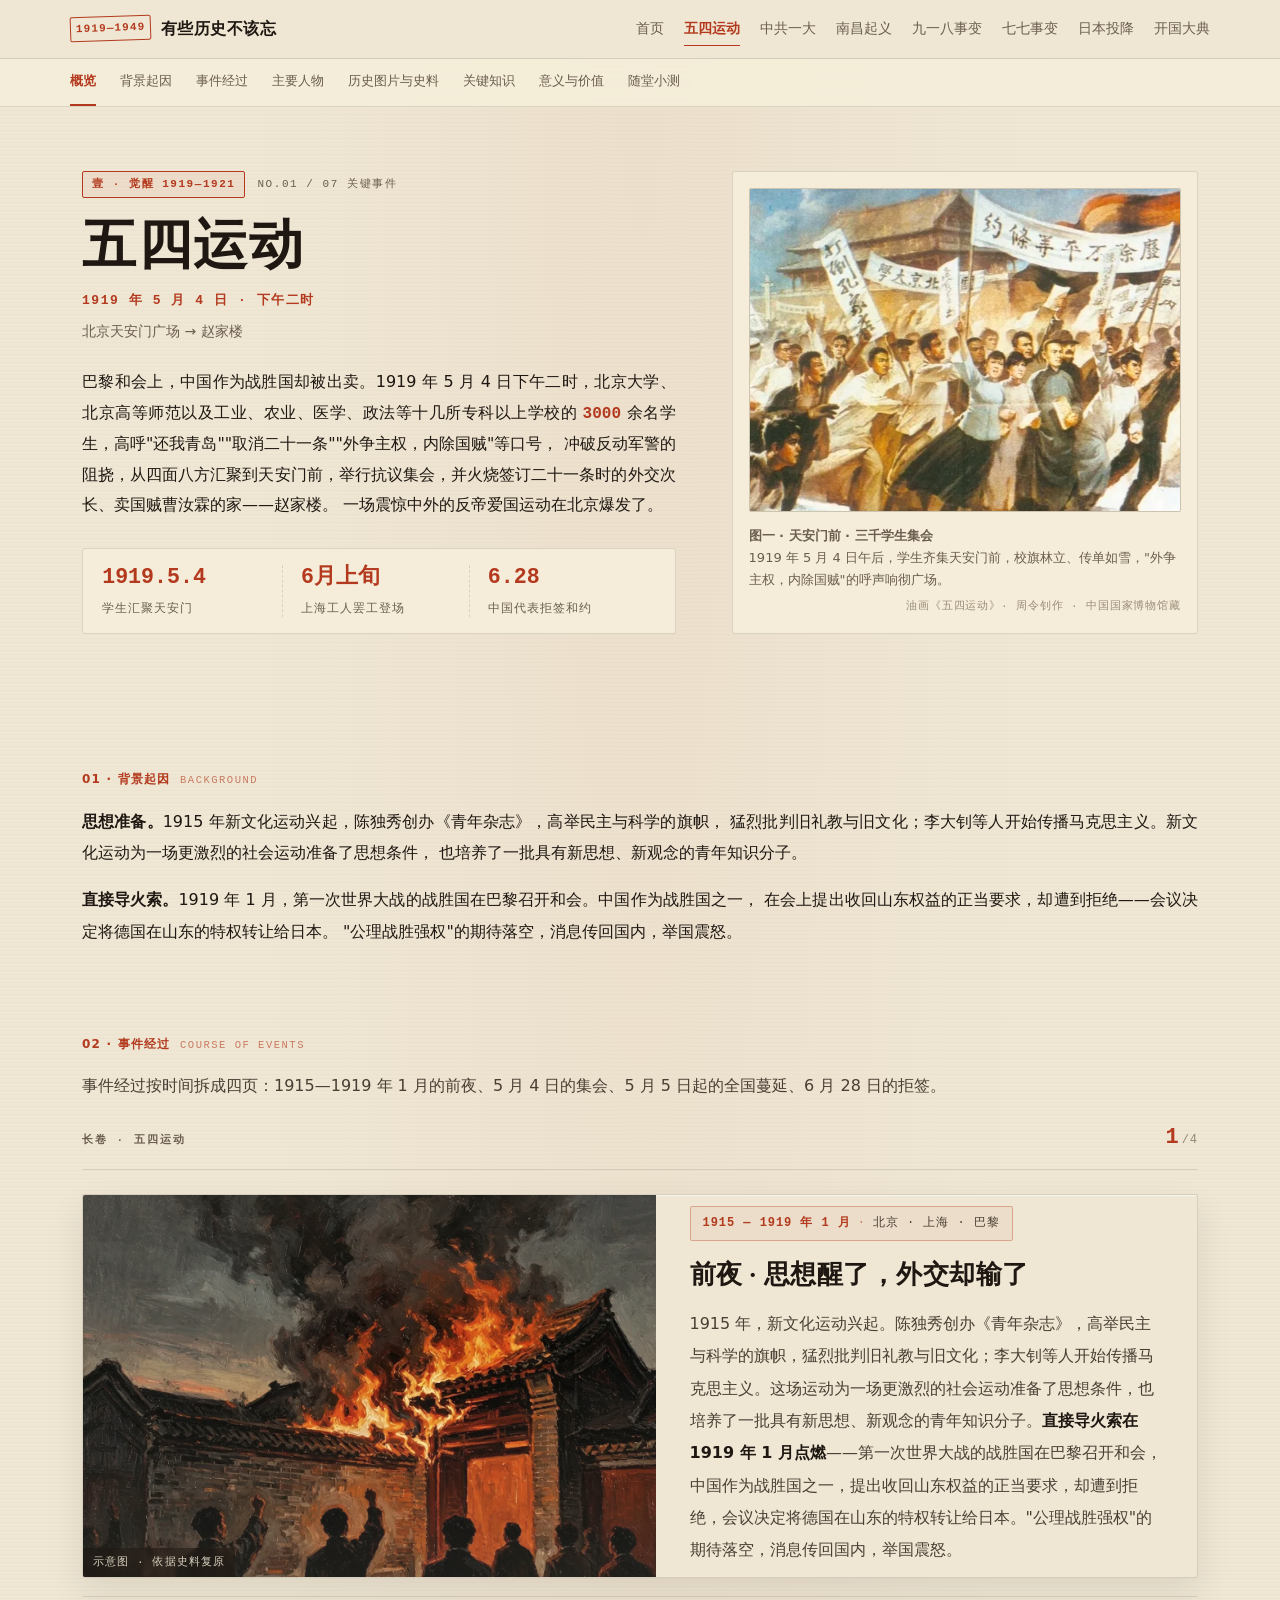
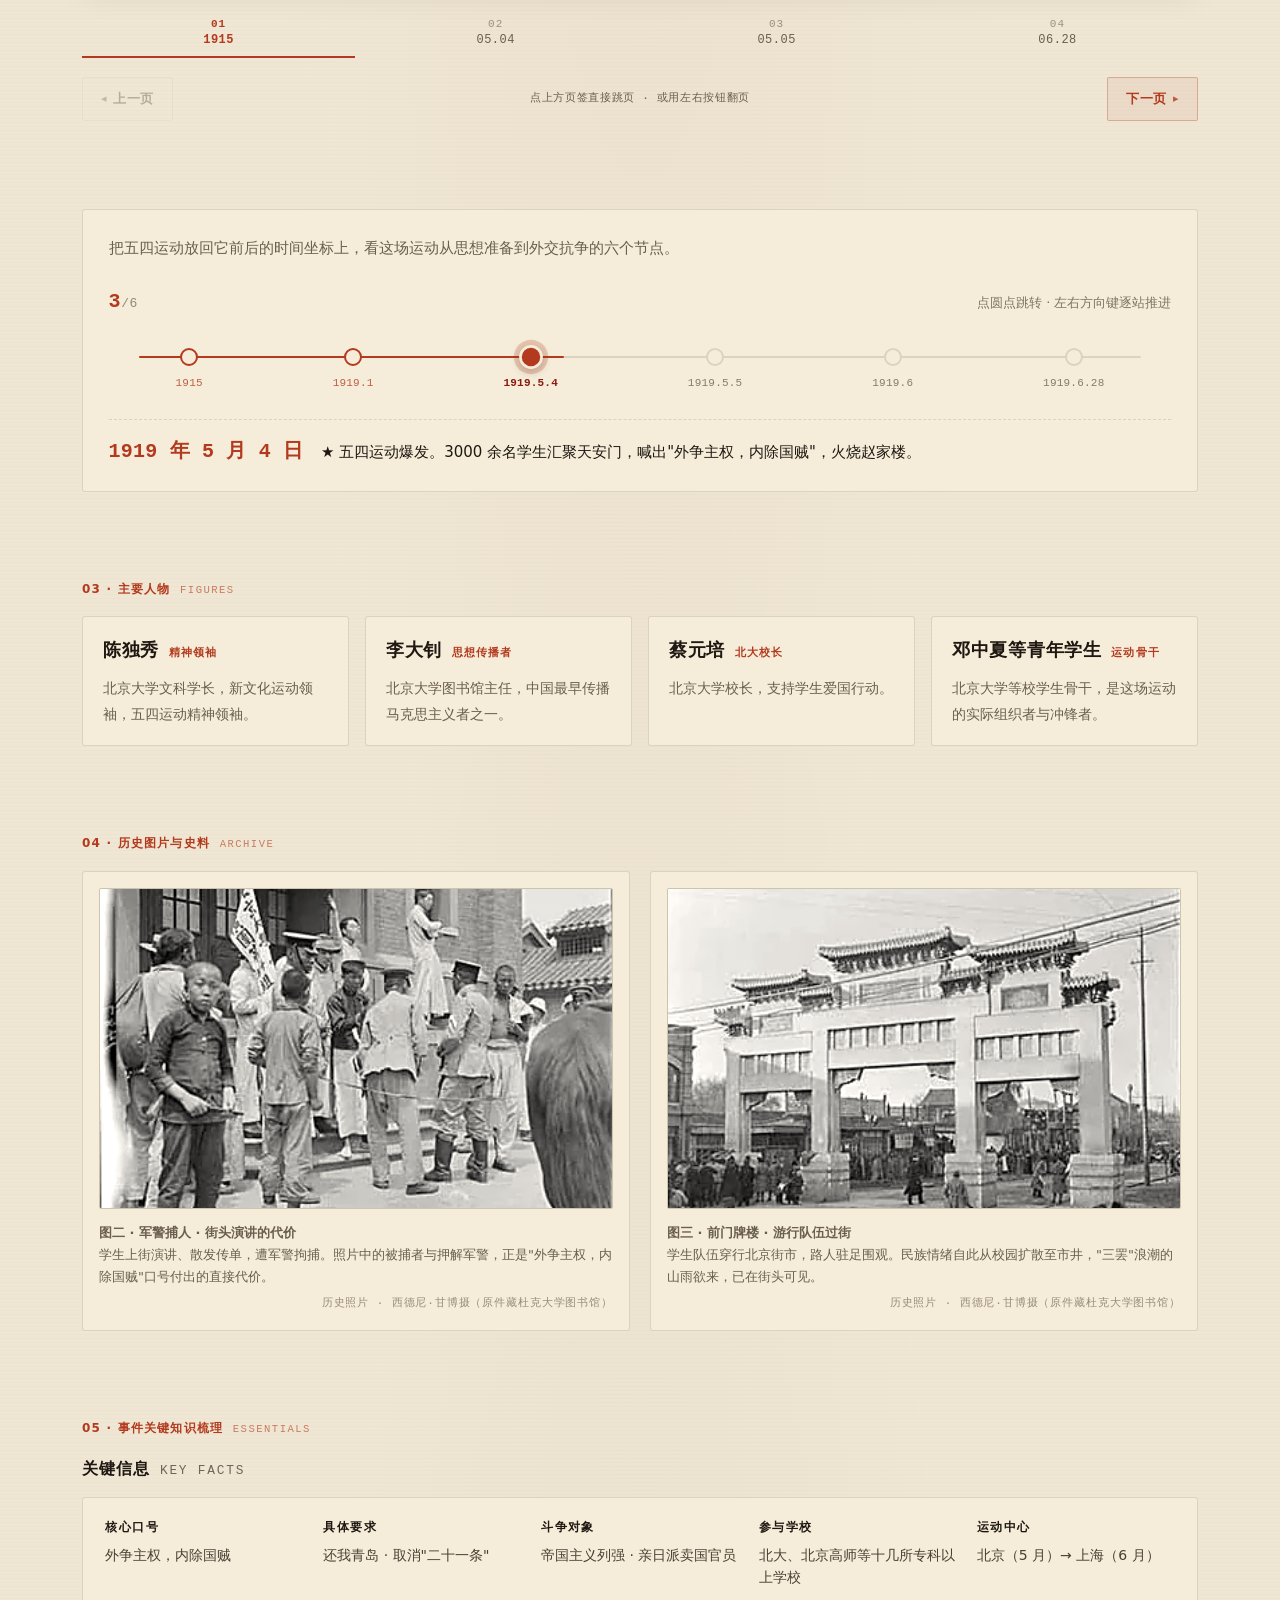
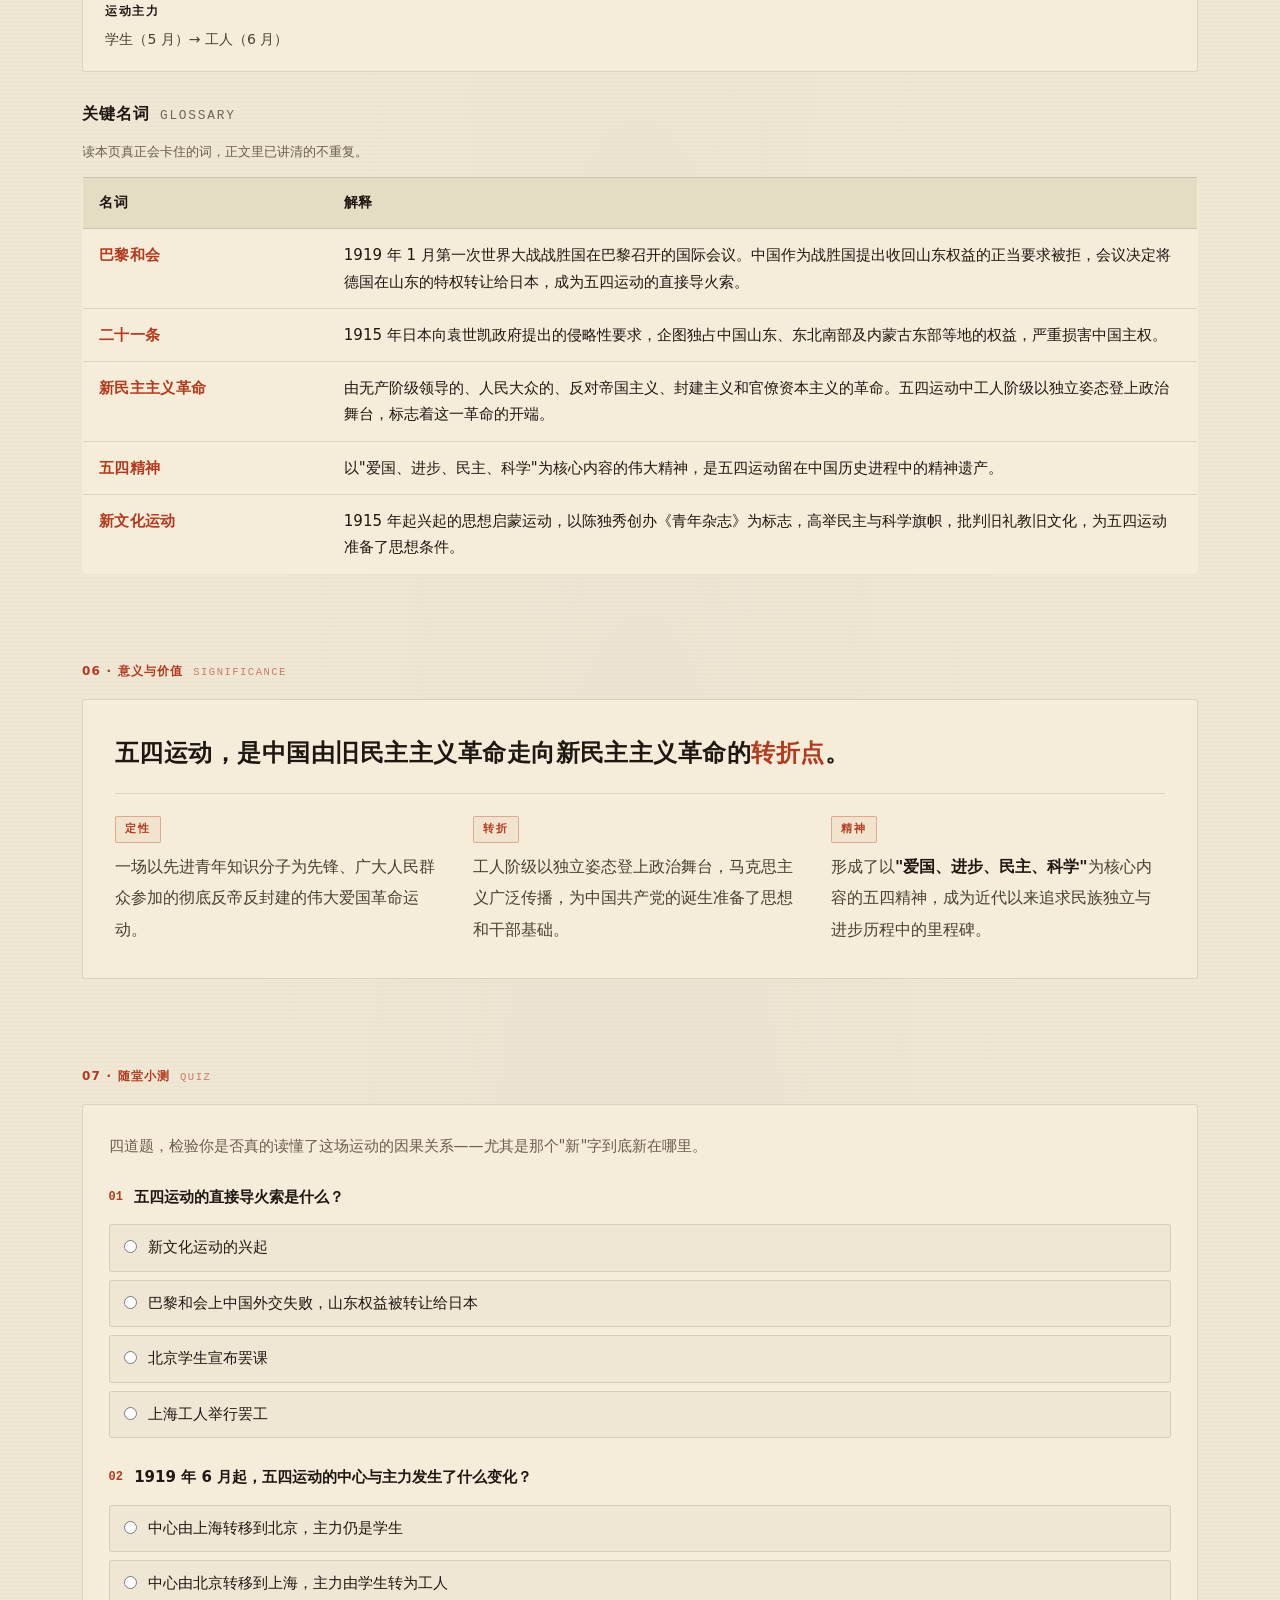
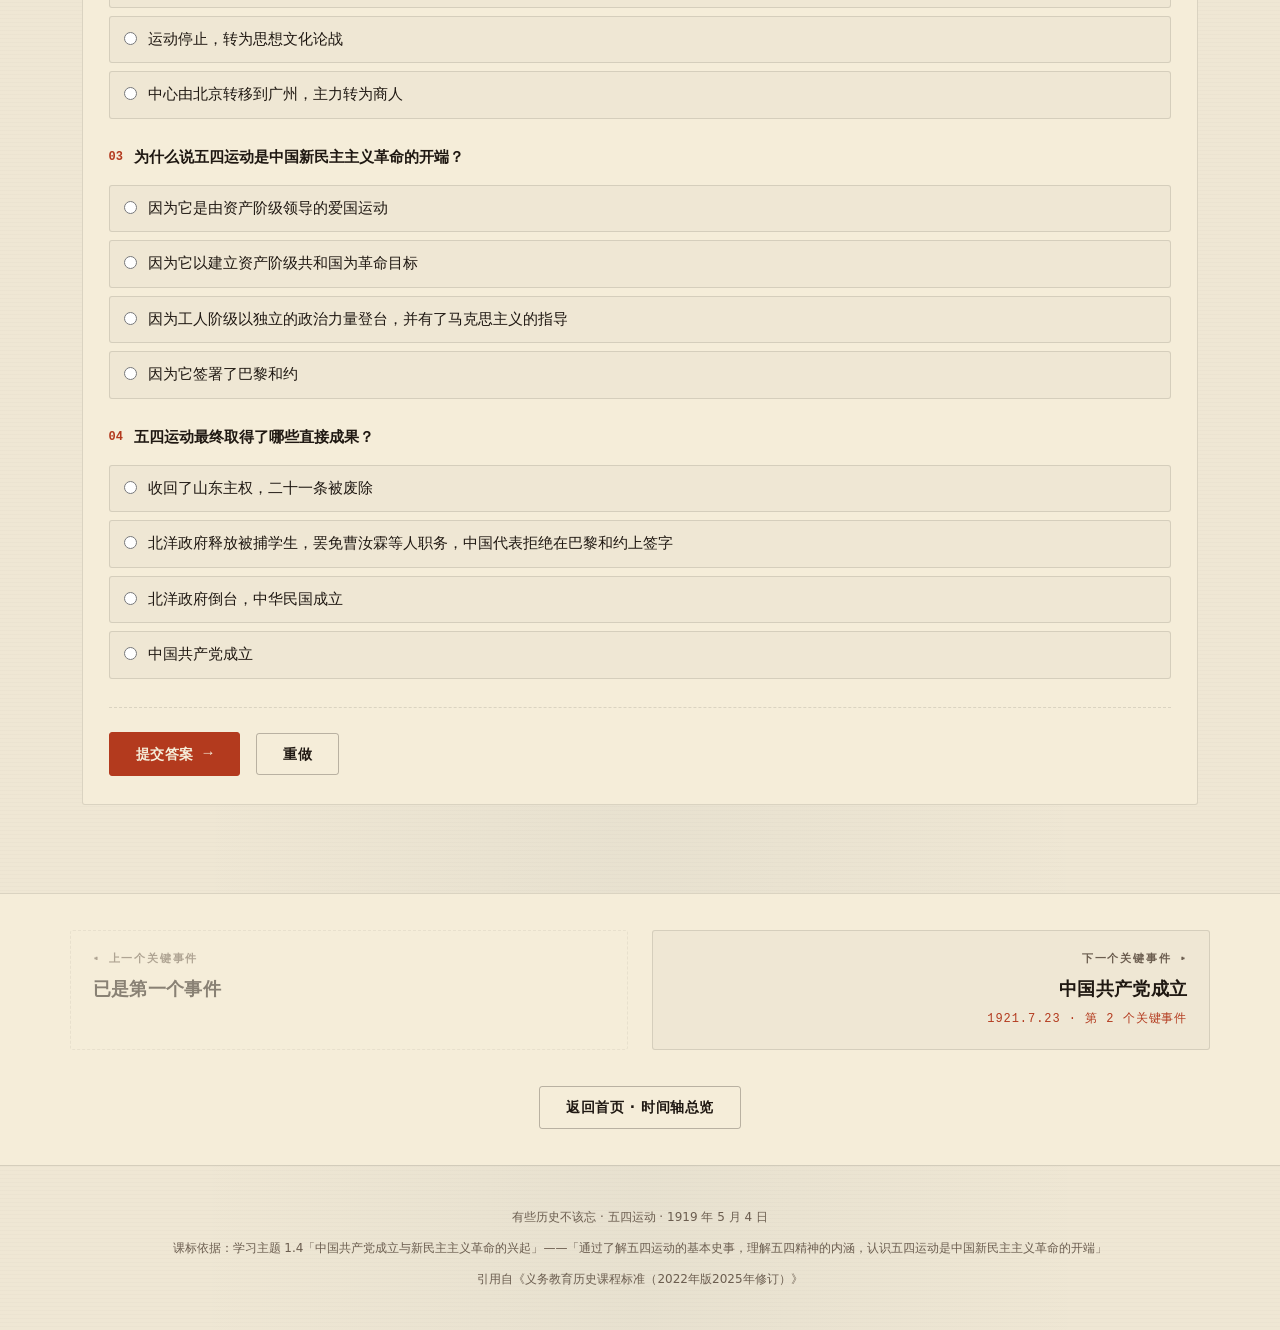
==== commit e1f968d8: "第9—15轮累计：封面换真实图片 / 史料补全 / 定位器上线 / CDN 缓存根治 主要变更（累计自 e21231b）： - 首页 7 张事件卡封面由内联 SVG 换为真实位图（1200×675，严" ====
--- a/events/01-wusi.html
+++ b/events/01-wusi.html
@@ -2,16 +2,19 @@
 <html lang="zh-CN">
 <head>
 <meta charset="UTF-8" />
+<!-- 构建号诊断标记：freshness.js 靠它判断「本页是不是旧副本」 -->
+<meta name="site-build" content="20260923b" />
 <meta name="viewport" content="width=device-width, initial-scale=1" />
 <title>五四运动 · 1919年5月4日 ｜ 有些历史不该忘</title>
 <meta name="description" content="五四运动完整史实：时间地点、背景起因、事件经过、主要人物、史料、历史意义与关键名词解释。" />
 <meta name="theme-color" content="#EFE7D4" />
 
 <link rel="icon" href="data:image/svg+xml,%3Csvg xmlns='http://www.w3.org/2000/svg' viewBox='0 0 64 64'%3E%3Crect width='64' height='64' fill='%23EFE7D4'/%3E%3Crect x='6' y='6' width='52' height='52' fill='none' stroke='%23B33A1E' stroke-width='4'/%3E%3Ctext x='32' y='45' font-family='Songti SC,SimSun,serif' font-size='40' font-weight='700' fill='%23B33A1E' text-anchor='middle'%3E%E5%8F%B2%3C/text%3E%3C/svg%3E" />
-<link rel="stylesheet" href="../assets/css/base.css" />
-<link rel="stylesheet" href="../assets/css/design.css" />
-<link rel="stylesheet" href="../assets/css/flipbook.css" />
-<link rel="stylesheet" href="../assets/css/mobile.css" />
+<link rel="stylesheet" href="../assets/css/base.css?v=20260923b" />
+<link rel="stylesheet" href="../assets/css/design.css?v=20260923b" />
+<link rel="stylesheet" href="../assets/css/flipbook.css?v=20260923b" />
+<link rel="stylesheet" href="../assets/css/mobile.css?v=20260923b" />
+<script src="../assets/js/freshness.js?v=20260923b" defer></script>
 </head>
 <body data-event="wusi">
 
@@ -25,7 +28,7 @@
     <a href="#sec-course">事件经过</a>
     <a href="#sec-people">主要人物</a>
     <a href="#sec-plates">历史图片与史料</a>
-    <a href="#sec-glossary">关键名词</a>
+    <a href="#sec-essentials">关键知识</a>
     <a href="#sec-meaning">意义与价值</a>
     <a href="#sec-quiz">随堂小测</a>
   </div>
@@ -84,6 +87,7 @@
               <strong>图一 · 天安门前 · 三千学生集会</strong><br />
               1919 年 5 月 4 日午后，学生齐集天安门前，校旗林立、传单如雪，"外争主权，内除国贼"的呼声响彻广场。
             </p>
+            <span class="plate__source">油画《五四运动》· 周令钊作 · 中国国家博物馆藏</span>
           </div>
         </div>
       </div>
@@ -138,7 +142,6 @@
     </div>
   </section>
 
-
   <!-- ======================================================================
        主要人物
        ==================================================================== -->
@@ -212,52 +215,56 @@
         </div>
       </div>
 
-      <!-- 史料文献 -->
-      <div class="info-card" style="margin-top:1.5rem;">
-        <details>
-          <summary>史料文献 · 五四运动核心口号与主张</summary>
-          <div class="info-body">
-            <div class="info-item">
-              <div class="info-label">核心口号</div>
-              <div class="info-value">外争主权，内除国贼</div>
-            </div>
-            <div class="info-item">
-              <div class="info-label">具体要求</div>
-              <div class="info-value">还我青岛 · 取消"二十一条"</div>
-            </div>
-            <div class="info-item">
-              <div class="info-label">斗争对象</div>
-              <div class="info-value">帝国主义列强 · 亲日派卖国官员</div>
-            </div>
-            <div class="info-item">
-              <div class="info-label">参与学校</div>
-              <div class="info-value">北大、北京高师等十几所专科以上学校</div>
-            </div>
-            <div class="info-item">
-              <div class="info-label">运动中心</div>
-              <div class="info-value">北京（5月）→ 上海（6月）</div>
-            </div>
-            <div class="info-item">
-              <div class="info-label">运动主力</div>
-              <div class="info-value">学生（5月）→ 工人（6月）</div>
-            </div>
-          </div>
-        </details>
-      </div>
     </div>
   </section>
 
   <!-- ======================================================================
        关键名词解释
        ==================================================================== -->
-  <section class="section-shell" id="sec-glossary" style="padding-top:0;">
-    <div class="block">
-      <div class="block__head">
-        <h2 class="block__label">05 · 关键名词解释 <em>Glossary</em></h2>
-      </div>
-
-      <table class="glossary-table">
-        <caption>阅读本页时遇到的专有名词，一次说清。</caption>
+  <section class="section-shell" id="sec-essentials" style="padding-top:0;">
+    <div class="block">
+      <div class="block__head">
+        <h2 class="block__label">05 · 事件关键知识梳理 <em>Essentials</em></h2>
+      </div>
+
+      <div class="essentials-block">
+        <div class="essentials-block__head">
+          <h3 class="essentials-block__title">关键信息 <em>Key Facts</em></h3>
+        </div>
+        <div class="keyfacts">
+          <div class="info-item">
+            <div class="info-label">核心口号</div>
+            <div class="info-value">外争主权，内除国贼</div>
+          </div>
+          <div class="info-item">
+            <div class="info-label">具体要求</div>
+            <div class="info-value">还我青岛 · 取消"二十一条"</div>
+          </div>
+          <div class="info-item">
+            <div class="info-label">斗争对象</div>
+            <div class="info-value">帝国主义列强 · 亲日派卖国官员</div>
+          </div>
+          <div class="info-item">
+            <div class="info-label">参与学校</div>
+            <div class="info-value">北大、北京高师等十几所专科以上学校</div>
+          </div>
+          <div class="info-item">
+            <div class="info-label">运动中心</div>
+            <div class="info-value">北京（5 月）→ 上海（6 月）</div>
+          </div>
+          <div class="info-item">
+            <div class="info-label">运动主力</div>
+            <div class="info-value">学生（5 月）→ 工人（6 月）</div>
+          </div>
+        </div>
+      </div>
+
+      <div class="essentials-block">
+        <div class="essentials-block__head">
+          <h3 class="essentials-block__title">关键名词 <em>Glossary</em></h3>
+        </div>
+        <table class="glossary-table">
+        <caption>读本页真正会卡住的词，正文里已讲清的不重复。</caption>
         <thead>
           <tr>
             <th scope="col">名词</th>
@@ -274,18 +281,6 @@
             <td>1915 年日本向袁世凯政府提出的侵略性要求，企图独占中国山东、东北南部及内蒙古东部等地的权益，严重损害中国主权。</td>
           </tr>
           <tr>
-            <td class="term">外争主权，内除国贼</td>
-            <td>五四运动的核心口号。前者指向帝国主义列强对中国主权的侵犯，后者指向为日本效力、损害国家利益的亲日派官员，"外争"与"内除"并举，体现了彻底的反帝反封建性质。</td>
-          </tr>
-          <tr>
-            <td class="term">赵家楼</td>
-            <td>曹汝霖在北京东城的住宅。1919 年 5 月 4 日，学生在游行受阻后转向此处，冲入宅内纵火，成为五四运动中影响最大的一幕。</td>
-          </tr>
-          <tr>
-            <td class="term">旧民主主义革命</td>
-            <td>由资产阶级领导的、以建立资产阶级共和国为目标的反对帝国主义和封建主义的革命。1919 年五四运动之前，中国的民主革命属于这一范畴。</td>
-          </tr>
-          <tr>
             <td class="term">新民主主义革命</td>
             <td>由无产阶级领导的、人民大众的、反对帝国主义、封建主义和官僚资本主义的革命。五四运动中工人阶级以独立姿态登上政治舞台，标志着这一革命的开端。</td>
           </tr>
@@ -296,14 +291,6 @@
           <tr>
             <td class="term">新文化运动</td>
             <td>1915 年起兴起的思想启蒙运动，以陈独秀创办《青年杂志》为标志，高举民主与科学旗帜，批判旧礼教旧文化，为五四运动准备了思想条件。</td>
-          </tr>
-          <tr>
-            <td class="term">三罢</td>
-            <td>指学生罢课、工人罢工、商人罢市。1919 年 6 月起在上海首先出现并席卷全国，是五四运动由学生运动发展为全民运动的标志。</td>
-          </tr>
-          <tr>
-            <td class="term">拒签和约</td>
-            <td>1919 年 6 月 28 日，中国代表在巴黎和会上拒绝在对德和约上签字。这是五四运动取得的直接成果之一，也是近代中国外交上一次罕见的抗争。</td>
           </tr>
         </tbody>
       </table>
@@ -373,11 +360,11 @@
   <p style="margin:.5rem 0 0;">引用自《义务教育历史课程标准（2022年版2025年修订）》</p>
 </footer>
 
-<script src="../assets/js/data.js"></script>
-<script src="../assets/js/sound.js"></script>
-<script src="../assets/js/site.js"></script>
-<script src="../assets/js/flipbook.js"></script>
-<script src="../assets/js/interact.js"></script>
-<script src="../assets/js/event-data-wusi.js"></script>
+<script src="../assets/js/data.js?v=20260923b"></script>
+<script src="../assets/js/sound.js?v=20260923b"></script>
+<script src="../assets/js/site.js?v=20260923b"></script>
+<script src="../assets/js/flipbook.js?v=20260923b"></script>
+<script src="../assets/js/interact.js?v=20260923b"></script>
+<script src="../assets/js/event-data-wusi.js?v=20260923b"></script>
 </body>
 </html>
--- a/assets/css/base.css
+++ b/assets/css/base.css
@@ -42,6 +42,21 @@
   --font-display: "Songti SC", "SimSun", "Noto Serif SC", "Source Han Serif SC", "Georgia", serif;
   --font-sans:    "PingFang SC", "Microsoft YaHei", "Hiragino Sans GB", "Noto Sans SC", system-ui, sans-serif;
   --font-mono:    "JetBrains Mono", "Consolas", "SFMono-Regular", "Courier New", monospace;
+
+  /* ---- 字号阶梯（2026-09-22 归一，全站唯一，禁止再出现其它 px 值）----
+     11  角标 / 图片来源 / 小标签（brand-mark、flipbook__credit、essence__tag、plate__source）
+     12  元信息 / 眉标 / 序数 / 目录标签（block__label、axis__date、kpi-label、info-label）
+     13  图注 / 短说明 / 章节锚点条（plate__caption、locator__hint、page-sections a）
+     14  次要正文（按钮、info-value、person-card__desc、表格、导航链接）
+     15  正文小号（导语段、引文、locator__text、quiz 题干）
+     16  正文标准（block__body、flipbook__text、flipbook__prompt、essence__text）
+     17  移动端根字号（仅 mobile.css 使用）
+     20  三级标题 / 大号 mono 日期
+     22  二级标题
+     26  区块标题（block__title、stage-group__title）
+     28  统计数字
+     标题族另有 clamp() 响应式档（event-hero__title / home-hero__title / section-title），
+     不纳入本阶梯。新增组件一律从上表取值，不得再写 11.5px / 12.5px / 15.5px 这类中间值。 */
 
   /* ---- 版心 ---- */
   --shell-max: 1180px;
@@ -307,9 +322,13 @@
   gap: 14px;
   border-top: 1px dashed var(--line);
 }
+/* 字段名 = 标题（加粗、墨色）；字段值 = 说明（常规字重、可读灰）
+   ⚠ 2026-09-21 修正：此前两者字重/颜色写反了 —— 值加粗、字段名浅色，
+   视觉上主次颠倒。正确层级：先读「核心口号」这个标签，再读它的内容。 */
 .info-item .info-label {
-  font-size: 11px;
-  color: var(--ink-muted);
+  font-size: 12px;
+  color: var(--ink);
+  font-weight: 700;
   letter-spacing: 0.12em;
   margin-bottom: 5px;
   font-family: var(--font-mono);
@@ -317,7 +336,8 @@
 .info-item .info-value {
   font-size: 14px;
   line-height: 1.6;
-  font-weight: 600;
+  font-weight: 400;
+  color: var(--ink-soft);
 }
 
 /* ============================================================================
@@ -372,12 +392,12 @@
 }
 .timeline-title {
   font-family: var(--font-display);
-  font-size: 1.02rem;
+  font-size: 1rem;
   font-weight: 700;
   margin: 0.2rem 0 0.35rem;
 }
 .timeline-desc {
-  font-size: 13.5px;
+  font-size: 14px;
   color: var(--ink-muted);
   line-height: 1.7;
   margin: 0;
--- a/assets/css/design.css
+++ b/assets/css/design.css
@@ -37,14 +37,14 @@
   text-decoration: none;
   font-family: var(--font-display);
   font-weight: 700;
-  font-size: 1.02rem;
+  font-size: 1rem;
   letter-spacing: 0.03em;
   white-space: nowrap;
   flex: none;
 }
 .site-nav__brand .brand-mark {
   font-family: var(--font-mono);
-  font-size: 10px;
+  font-size: 11px;
   letter-spacing: 0.1em;
   color: var(--primary);
   border: 1px solid var(--primary);
@@ -59,7 +59,7 @@
   display: flex;
   align-items: center;
   gap: 1.25rem;
-  font-size: 13.5px;
+  font-size: 14px;
   overflow-x: auto;
   scrollbar-width: none;
   -ms-overflow-style: none;
@@ -115,30 +115,46 @@
   display: none;
   border-top: 1px solid var(--line);
   background: var(--paper-soft);
-  padding: 0.75rem var(--shell-pad) 1.25rem;
+  padding: 0.35rem var(--shell-pad) 1.1rem;
+  /* 矮屏（横屏手机）也能滚到底 */
+  max-height: calc(100vh - 58px);
+  overflow-y: auto;
+  overscroll-behavior: contain;
 }
 .site-nav__drawer.is-open { display: block; }
-.site-nav__drawer .drawer-group {
-  margin-top: 0.85rem;
-}
-.site-nav__drawer .drawer-group:first-child { margin-top: 0; }
-.site-nav__drawer .drawer-label {
-  font-family: var(--font-mono);
-  font-size: 11px;
-  letter-spacing: 0.16em;
-  color: var(--primary);
-  margin-bottom: 0.4rem;
-}
-.site-nav__drawer a {
-  display: block;
-  padding: 9px 0;
-  font-size: 14px;
+
+/* 移动端分组：只靠「间距 + 一条细实线」区分阶段
+   ⚠ 2026-09-22 第12轮 波哥要求简化：不再出现「壹 · 觉醒 1919—1921」这类阶段标题，
+   抽屉里只留 9 个入口（首页 / 卷首语 / 七个事件），阶段之间用间距与线隔开。 */
+.site-nav__drawer .drawer-group { margin-top: 1.15rem; }
+.site-nav__drawer .drawer-group:first-child { margin-top: 0.35rem; }
+.site-nav__drawer .drawer-group + .drawer-group {
+  border-top: 1px solid var(--line);
+  padding-top: 1.15rem;
+}
+
+/* 单条入口：名字在左，日期编号在右（小字号等宽） */
+.site-nav__drawer .drawer-link {
+  display: flex;
+  align-items: baseline;
+  justify-content: space-between;
+  gap: 0.9rem;
+  padding: 11px 0;
+  font-size: 15px;
   color: var(--ink);
   text-decoration: none;
-  border-bottom: 1px dashed var(--line);
-}
-.site-nav__drawer a:last-child { border-bottom: none; }
-.site-nav__drawer a.is-current { color: var(--primary); font-weight: 600; }
+}
+.site-nav__drawer .drawer-link.is-current { color: var(--primary); }
+.site-nav__drawer .drawer-link.is-current .drawer-name { font-weight: 600; }
+.site-nav__drawer .drawer-name { min-width: 0; }
+.site-nav__drawer .drawer-date {
+  flex: none;
+  font-family: var(--font-mono);
+  font-size: 11px;
+  letter-spacing: 0.08em;
+  color: var(--ink-faint);
+}
+.site-nav__drawer .drawer-link.is-current .drawer-date { color: var(--primary); }
 
 @media (max-width: 860px) {
   .site-nav__links { display: none; }
@@ -206,7 +222,27 @@
   align-items: start;
 }
 @media (min-width: 900px) {
-  .event-hero__grid { grid-template-columns: 56fr 44fr; gap: 3.5rem; }
+  .event-hero__grid {
+    grid-template-columns: 56fr 44fr;
+    gap: 3.5rem;
+    /* 任务8（2026-09-22）：两栏等高。
+       原先 align-items:start，左右栏各按自身内容定高，01—05 页右栏比左栏矮
+       60—80px，底部留一道白，看着不平衡。改成 stretch 后：
+         · 网格项撑满整行高度
+         · 右栏改为纵向 flex，.plate 占满 → 图框吸收多余高度
+         · 图注 + 来源靠 margin-top:auto 贴底
+       图框 min-height 250px 兜底，避免左栏偏矮时图框被压瘪。 */
+    align-items: stretch;
+  }
+  .event-hero__grid > div:last-child {
+    display: flex;
+    flex-direction: column;
+  }
+  .event-hero__grid .plate { flex: 1; }
+  .event-hero__grid .plate__frame {
+    flex: 1 1 auto;
+    min-height: 250px;
+  }
 }
 
 .event-hero__stage {
@@ -297,7 +333,7 @@
   line-height: 1.2;
 }
 .kpi-row .kpi-label {
-  font-size: 11.5px;
+  font-size: 12px;
   color: var(--ink-muted);
   letter-spacing: 0.08em;
   line-height: 1.5;
@@ -333,7 +369,7 @@
    必须显式清零浏览器默认 margin，否则区块头会凭空多出一段间距。 */
 .block__label {
   font-family: var(--font-sans);
-  font-size: 11.5px;
+  font-size: 12px;
   letter-spacing: 0.1em;
   color: var(--primary);
   font-weight: 700;
@@ -354,13 +390,13 @@
 }
 .block__title {
   font-family: var(--font-display);
-  font-size: clamp(1.25rem, 2.6vw, 1.65rem);
+  font-size: clamp(1.25rem, 2.6vw, 1.625rem);
   font-weight: 700;
   letter-spacing: 0.02em;
   margin: 0;
 }
 .block__body {
-  font-size: 15.5px;
+  font-size: 16px;
   line-height: 1.95;
   text-align: justify;
   text-justify: inter-ideograph;
@@ -386,7 +422,7 @@
 }
 .quote-panel__label {
   font-family: var(--font-display);
-  font-size: 1.02rem;
+  font-size: 1rem;
   font-weight: 700;
   color: var(--primary);
   letter-spacing: 0.08em;
@@ -433,7 +469,7 @@
 .person-card:hover { border-color: rgba(179, 58, 30, 0.35); }
 .person-card__name {
   font-family: var(--font-display);
-  font-size: 1.12rem;
+  font-size: 1.125rem;
   font-weight: 700;
   letter-spacing: 0.04em;
   display: flex;
@@ -455,12 +491,17 @@
   margin: 0.6rem 0 0;
 }
 
-/* === 史料图 === */
+/* === 史料图 ===
+   容器采用 flex 纵向布局：图框按固定比例自定高，图注块用 margin-top:auto
+   顶到容器底部 —— 这样在事件头里与左栏等高时，多出来的空间落在图注下方，
+   而不是把图框拉长。 */
 .plate {
   background: var(--paper-soft);
   border: 1px solid var(--line);
   border-radius: 3px;
   padding: 1rem;
+  display: flex;
+  flex-direction: column;
 }
 .plate__frame {
   position: relative;
@@ -469,6 +510,7 @@
   border-radius: 2px;
   background: var(--paper-deep);
   aspect-ratio: 16 / 10;
+  flex: none;
 }
 .plate__frame svg,
 .plate__frame img { width: 100%; height: 100%; display: block; }
@@ -484,27 +526,31 @@
   background: var(--paper-deep);
   filter: sepia(0.08) contrast(1.02);
 }
+
+/* 图注 + 来源
+   ⚠ 2026-09-22 波哥要求：照片来源统一为「照片下方靠右的灰色小字」。
+   原先 .plate__meta 是「图注 flex:1 ←→ 来源 flex:none」的横排，
+   来源被顶到图注右侧、与正文同高，看着像插在段落里（截图里就是这样）。
+   现在改成上下结构：图注在上，来源单独一行、右对齐、灰字，
+   两段互不挤压，正文排版完全不受影响。 */
 .plate__meta {
-  display: flex;
-  align-items: center;
-  justify-content: space-between;
-  gap: 1rem;
-  margin-top: 0.8rem;
-  flex-wrap: wrap;
+  margin-top: auto;
+  padding-top: 0.8rem;
 }
 .plate__caption {
-  font-size: 12.5px;
+  font-size: 13px;
   color: var(--ink-muted);
   line-height: 1.7;
-  flex: 1;
-  min-width: 200px;
+  margin: 0;
 }
 .plate__source {
-  font-family: var(--font-mono);
-  font-size: 10.5px;
-  letter-spacing: 0.1em;
+  display: block;
+  margin-top: 0.4rem;
+  text-align: right;
+  font-family: var(--font-mono);
+  font-size: 11px;
+  letter-spacing: 0.08em;
   color: var(--ink-faint);
-  flex: none;
 }
 .plate-grid {
   display: grid;
@@ -524,7 +570,7 @@
   padding: 1.6rem 1.6rem 1.5rem;
 }
 .locator__prompt {
-  font-size: 14.5px;
+  font-size: 15px;
   line-height: 1.85;
   color: var(--ink-muted);
   margin: 0 0 1.35rem;
@@ -546,22 +592,28 @@
   color: var(--ink-muted);
   letter-spacing: 0.04em;
 }
-.locator__count b { font-size: 1.3rem; color: var(--primary); font-weight: 700; }
+.locator__count b { font-size: 1.25rem; color: var(--primary); font-weight: 700; }
 .locator__count i { font-style: normal; opacity: .7; }
 .locator__hint {
-  font-size: 12.5px;
+  font-size: 13px;
   color: var(--ink-muted);
   opacity: .85;
 }
 
-/* 轨道：一排可点的站点圆点 */
+/* 轨道：一排可点的站点圆点
+   ⚠ 2026-09-22 修正「当前圆点放大后被上沿切掉」：
+   圆点 18px、当前站 scale(1.32) → 23.8px，再加上 4px 外圈晕共 31.8px；
+   而轨道为了横向滚动设了 overflow-y: hidden，圆点原本贴着轨道上沿，
+   放大后向上伸出约 7px 正好被裁掉。
+   修法：给轨道留出 10px 上留白，圆点圆心随之落到 19px，
+   轴线（2px）改到 top: 18px 与之重合。溢出量 7.1px < 10px，不再被裁。 */
 .locator__rail {
   position: relative;
   display: flex;
   align-items: flex-start;
   justify-content: space-between;
   gap: 0;
-  padding: 0 2px;
+  padding: 10px 2px 0;
   margin-bottom: 1.35rem;
   overflow-x: auto;
   overflow-y: hidden;
@@ -571,7 +623,7 @@
 .locator__rail-line {
   position: absolute;
   left: 30px; right: 30px;
-  top: 9px;
+  top: 18px;
   height: 2px;
   background: var(--line);
   border-radius: 2px;
@@ -580,7 +632,7 @@
 .locator__rail-fill {
   position: absolute;
   left: 30px;
-  top: 9px;
+  top: 18px;
   height: 2px;
   max-width: calc(100% - 60px);
   background: var(--primary);
@@ -658,7 +710,7 @@
 }
 .locator__date {
   font-family: var(--font-mono);
-  font-size: 1.28rem;
+  font-size: 1.25rem;
   font-weight: 700;
   color: var(--primary);
   letter-spacing: 0.01em;
@@ -679,54 +731,23 @@
   to   { opacity: 1; transform: none; }
 }
 
-/* 上一站 / 下一站：大按钮，方便单手操作 */
-.locator__nav {
-  display: flex;
-  gap: 0.75rem;
-  margin-top: 1.35rem;
-}
-.locator__step {
-  flex: 1;
-  display: inline-flex;
-  align-items: center;
-  justify-content: center;
-  gap: 0.45rem;
-  min-height: 46px;
-  padding: 0.7rem 1rem;
-  font-family: var(--font-sans);
-  font-size: 14px;
-  font-weight: 600;
-  color: var(--ink);
-  background: var(--paper);
-  border: 1px solid var(--line);
-  border-radius: 3px;
-  cursor: pointer;
-  transition: border-color .22s, background-color .22s, color .22s;
-}
-.locator__step:hover:not(:disabled) {
-  border-color: var(--primary);
-  color: var(--primary);
-  background: rgba(179, 58, 30, .05);
-}
-.locator__step:disabled { opacity: .38; cursor: not-allowed; }
-.locator__step--next { background: rgba(179, 58, 30, .07); border-color: rgba(179, 58, 30, .3); color: var(--primary); }
-.locator__step--next:hover:not(:disabled) { background: rgba(179, 58, 30, .13); }
-.locator__chev { font-size: 12px; opacity: .8; }
+/* ⚠ 2026-09-21 波哥要求取消：上一站 / 下一站按钮已移除，逐站推进改用 ← → 方向键。
+   .locator__nav / .locator__step / .locator__chev 三组样式随之删除，勿再补回。 */
 
 @media (max-width: 560px) {
   .locator { padding: 1.3rem 1.15rem 1.25rem; }
   .locator__hint { display: none; }
   .locator__dot { min-width: 56px; }
-  .locator__dot-label { font-size: 10.5px; }
+  .locator__dot-label { font-size: 11px; }
   .locator__readout { grid-template-columns: 1fr; gap: 0.2rem; }
-  .locator__date { font-size: 1.18rem; }
-  .locator__text { font-size: 14.5px; }
+  .locator__date { font-size: 1.25rem; }
+  .locator__text { font-size: 15px; }
 }
 
 /* ---- E2. 随堂小测 ---- */
 .quiz { background: var(--paper-soft); border: 1px solid var(--line); border-radius: 3px; padding: 1.75rem 1.6rem; }
 .quiz__intro {
-  font-size: 14.5px;
+  font-size: 15px;
   line-height: 1.8;
   color: var(--ink-muted);
   margin: 0 0 1.5rem;
@@ -763,7 +784,7 @@
   border-radius: 3px;
   background: var(--paper);
   cursor: pointer;
-  font-size: 14.5px;
+  font-size: 15px;
   line-height: 1.7;
   transition: border-color .2s, background-color .2s;
 }
@@ -815,7 +836,55 @@
   margin-left: auto;
 }
 
-/* ---- E3. 名词解释表 ---- */
+/* ---- E3. 事件关键知识梳理（关键信息一览 + 名词解释表） ----
+   ⚠ 2026-09-22 波哥要求：原先挂在「历史图片与史料」末尾的「史料文献」折叠卡
+   定位含糊、内容与定位器/名词表重复；已取消该独立版块，把其中真正有复习价值的
+   骨架事实收进「事件关键知识梳理」，与名词解释表并列呈现。
+   原折叠卡依赖的 .info-card 结构随之只服务于开国大典页，这里另立常显容器。 */
+.essentials-block + .essentials-block { margin-top: 1.75rem; }
+
+.essentials-block__head {
+  display: flex;
+  align-items: baseline;
+  gap: 0.6rem;
+  margin-bottom: 0.85rem;
+}
+.essentials-block__title {
+  font-family: var(--font-display);
+  font-size: 1rem;
+  font-weight: 700;
+  letter-spacing: 0.06em;
+  color: var(--ink);
+  margin: 0;
+}
+.essentials-block__title em {
+  font-family: var(--font-mono);
+  font-style: normal;
+  font-weight: 500;
+  font-size: 0.8em;
+  letter-spacing: 0.14em;
+  text-transform: uppercase;
+  opacity: .62;
+  margin-left: 0.4em;
+}
+.essentials-block__note {
+  font-size: 13px;
+  color: var(--ink-muted);
+  margin: 0 0 0.85rem;
+  line-height: 1.7;
+}
+
+.keyfacts {
+  display: grid;
+  grid-template-columns: repeat(auto-fit, minmax(190px, 1fr));
+  gap: 14px 20px;
+  background: var(--paper-soft);
+  border: 1px solid var(--line);
+  border-radius: 3px;
+  padding: 1.25rem 1.4rem;
+}
+
+/* ---- E4. 名词解释表 ---- */
 .glossary-table {
   width: 100%;
   border-collapse: collapse;
@@ -823,7 +892,7 @@
   border: 1px solid var(--line);
   border-radius: 3px;
   overflow: hidden;
-  font-size: 14.5px;
+  font-size: 15px;
 }
 .glossary-table caption {
   caption-side: top;
@@ -845,7 +914,7 @@
   font-family: var(--font-display);
   font-weight: 700;
   letter-spacing: 0.04em;
-  font-size: 13.5px;
+  font-size: 14px;
   color: var(--ink);
 }
 .glossary-table tbody tr:last-child td { border-bottom: none; }
@@ -859,7 +928,7 @@
 }
 @media (max-width: 640px) {
   .glossary-table td.term { white-space: normal; width: 34%; }
-  .glossary-table th, .glossary-table td { padding: 11px 12px; font-size: 13.5px; }
+  .glossary-table th, .glossary-table td { padding: 11px 12px; font-size: 14px; }
 }
 
 /* ============================================================================
@@ -906,7 +975,7 @@
 }
 .pager__title {
   font-family: var(--font-display);
-  font-size: 1.08rem;
+  font-size: 1.125rem;
   font-weight: 700;
   letter-spacing: 0.02em;
   color: var(--ink);
@@ -914,7 +983,7 @@
 }
 .pager__date {
   font-family: var(--font-mono);
-  font-size: 11.5px;
+  font-size: 12px;
   color: var(--primary);
   letter-spacing: 0.08em;
 }
--- a/assets/css/flipbook.css
+++ b/assets/css/flipbook.css
@@ -18,7 +18,7 @@
 
 /* ---- 头部 ---- */
 .flipbook__prompt {
-  font-size: 0.95rem;
+  font-size: 1rem;
   line-height: 1.85;
   color: var(--ink-soft);
   margin: 0 0 1.15rem;
@@ -50,7 +50,7 @@
   letter-spacing: 0.08em;
 }
 .flipbook__count b {
-  font-size: 1.35rem;
+  font-size: 1.375rem;
   color: var(--primary);
   font-weight: 700;
   margin-right: 2px;
@@ -280,7 +280,7 @@
   bottom: 0;
   z-index: 2;
   font-family: var(--font-mono);
-  font-size: 10px;
+  font-size: 11px;
   letter-spacing: 0.1em;
   color: rgba(245, 237, 217, 0.86);
   background: rgba(31, 24, 18, 0.52);
@@ -305,7 +305,7 @@
   flex-wrap: wrap;
   gap: 0;
   font-family: var(--font-mono);
-  font-size: 11.5px;
+  font-size: 12px;
   letter-spacing: 0.08em;
   color: var(--primary);
   border: 1px solid rgba(179, 58, 30, 0.34);
@@ -328,7 +328,7 @@
 
 .flipbook__pagetitle {
   font-family: var(--font-display);
-  font-size: clamp(1.28rem, 2.5vw, 1.6rem);
+  font-size: clamp(1.28rem, 2.5vw, 1.625rem);
   font-weight: 700;
   line-height: 1.42;
   letter-spacing: 0.02em;
@@ -337,7 +337,7 @@
 }
 
 .flipbook__text {
-  font-size: 0.96rem;
+  font-size: 1rem;
   line-height: 2.02;
   color: var(--ink-soft);
   margin: 0;
@@ -346,7 +346,7 @@
 .flipbook__text strong { color: var(--ink); font-weight: 700; }
 
 .flipbook__note {
-  font-size: 0.86rem;
+  font-size: 0.875rem;
   line-height: 1.9;
   color: var(--ink-muted);
   margin: 0;
@@ -387,7 +387,7 @@
   opacity: .62;
 }
 .flipbook__tab-date {
-  font-size: 11.5px;
+  font-size: 12px;
   letter-spacing: 0.04em;
   white-space: nowrap;
 }
@@ -483,11 +483,11 @@
     gap: 0.75rem;
     justify-content: flex-start;
   }
-  .flipbook__pagetitle { font-size: 1.2rem; }
+  .flipbook__pagetitle { font-size: 1.25rem; }
   .flipbook__text { font-size: 16px; line-height: 1.95; text-align: left; }
   .flipbook__note { font-size: 15px; }
   .flipbook__stamp { font-size: 11px; padding: 5px 10px; }
-  .flipbook__prompt { font-size: 15.5px; }
+  .flipbook__prompt { font-size: 16px; }
 
   /* 页签：横向可滚，拉开间距便于点按 */
   .flipbook__tabs { padding-bottom: 4px; }
@@ -510,7 +510,7 @@
 @media (max-width: 400px) {
   .flipbook__tab { min-width: 62px; }
   .flipbook__tab-date { font-size: 11px; }
-  .flipbook__text { font-size: 15.5px; }
+  .flipbook__text { font-size: 16px; }
 }
 
 @media (prefers-reduced-motion: reduce) {
@@ -566,7 +566,7 @@
 .essence__tag {
   align-self: flex-start;
   font-family: var(--font-mono);
-  font-size: 10.5px;
+  font-size: 11px;
   font-weight: 700;
   letter-spacing: 0.16em;
   color: var(--primary);
@@ -577,7 +577,7 @@
   white-space: nowrap;
 }
 .essence__text {
-  font-size: 0.94rem;
+  font-size: 1rem;
   line-height: 1.95;
   color: var(--ink-soft);
   margin: 0;
@@ -586,9 +586,9 @@
 
 @media (max-width: 760px) {
   .essence__points { grid-template-columns: 1fr; gap: 1.1rem; }
-  .essence__claim { font-size: 1.12rem; line-height: 1.78; }
+  .essence__claim { font-size: 1.125rem; line-height: 1.78; }
   .essence__text { font-size: 16px; line-height: 1.9; }
 }
 @media (max-width: 400px) {
-  .essence__text { font-size: 15.5px; }
-}
+  .essence__text { font-size: 16px; }
+}
--- a/assets/css/mobile.css
+++ b/assets/css/mobile.css
@@ -30,16 +30,16 @@
 
   /* ---- 正文段落 ---- */
   .block__body {
-    font-size: 16.5px;
+    font-size: 16px;
     line-height: 1.95;
     text-align: left;
     text-justify: auto;
   }
 
   /* ---- 表格 ---- */
-  .glossary-table { font-size: 15.5px; }
+  .glossary-table { font-size: 16px; }
   .glossary-table th,
-  .glossary-table td { padding: 0.85rem 0.75rem; font-size: 15.5px; }
+  .glossary-table td { padding: 0.85rem 0.75rem; font-size: 16px; }
   .glossary-table td.term { white-space: normal; width: 36%; }
 
   /* ---- 各类说明性文字：与正文同步抬升，避免「正文大、注释小」的割裂 ---- */
@@ -55,7 +55,7 @@
   .quote-panel__text,
   .flow-text,
   .info-value,
-  .fb-head { font-size: 15.5px; line-height: 1.85; }
+  .fb-head { font-size: 16px; line-height: 1.85; }
 
   /* ---- 标签类小字：小屏不再压缩，守住可读下限 ---- */
   .block__label { font-size: 12px; letter-spacing: 0.06em; }
@@ -70,7 +70,7 @@
   .axis__label,
   .axis__hint,
   .card__meta,
-  .path-card__step { font-size: 12.5px; }
+  .path-card__step { font-size: 13px; }
 
   /* ---- mono 文本：日期 / 序号 / 编码 ---- */
   .timeline-date,
@@ -81,12 +81,12 @@
 
   /* ---- 章节锚点条：小屏更要看得清、点得准 ---- */
   .page-sections a {
-    font-size: 13.5px;
+    font-size: 14px;
     padding: 0.5rem 0.7rem;
   }
 
   /* ---- 引文块 ---- */
-  .quote-panel__text { font-size: 15.5px; }
+  .quote-panel__text { font-size: 16px; }
 
   /* ---- 时间线标题 ---- */
   .timeline-title { font-size: 1.05rem; }
@@ -97,14 +97,14 @@
 
   /* ---- 小测选项：触控友好的行高 ---- */
   .quiz__opt { padding: 0.7rem 0.85rem; }
-  .quiz__idx { font-size: 12.5px; }
+  .quiz__idx { font-size: 13px; }
 }
 
 /* ============================================================================
    贰 · 小屏手机（≤400px）
    ========================================================================= */
 @media (max-width: 400px) {
-  body { font-size: 16.5px; }
+  body { font-size: 16px; }
 
   .block__body { font-size: 16px; line-height: 1.95; }
 
@@ -125,7 +125,7 @@
   .glossary-table th,
   .glossary-table td { font-size: 15px; }
 
-  .block__label { font-size: 11.5px; letter-spacing: 0.04em; }
+  .block__label { font-size: 12px; letter-spacing: 0.04em; }
   .plate__source,
   .stage-chip,
   .event-hero__order,
@@ -136,7 +136,7 @@
    叁 · 横屏手机（视距更远，行高略收，避免一屏装不下几行）
    ========================================================================= */
 @media (max-width: 900px) and (orientation: landscape) {
-  body { font-size: 16.5px; line-height: 1.75; }
+  body { font-size: 16px; line-height: 1.75; }
   .block__body { font-size: 16px; line-height: 1.85; }
 }
 
@@ -167,5 +167,5 @@
   .grand-voice-fig { width: clamp(180px, 46vw, 260px); }
 }
 @media (max-width: 640px) {
-  .hist-fig figcaption { font-size: 11.5px; }
+  .hist-fig figcaption { font-size: 12px; }
 }
